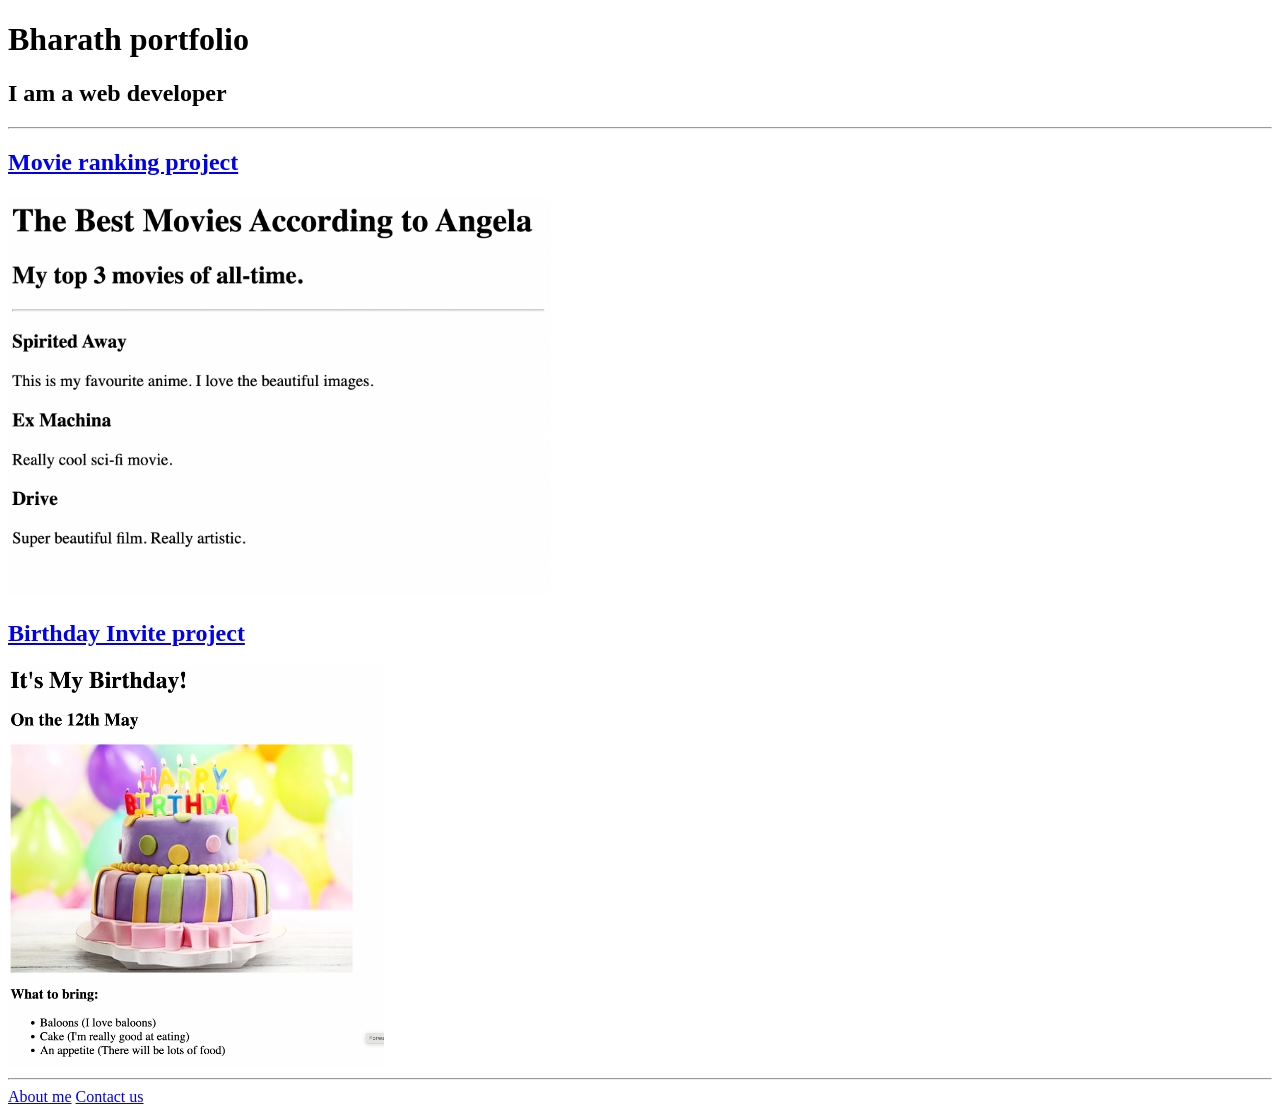
==== index.html @ 9ad8d7b3 "Add files via upload" ====
<!-- TODO 1: Create the HTML Boilerplate -->

<!-- TODO 2: Add Your previous projects' HTML into the public folder -->

<!-- TODO 3: Take screenshots of your project previews and add the images to the images folder -->

<!-- TODO 4: Add titles/subtitles etc. -->

<!-- TODO 5: Add a link to the project pages -->

<!-- TODO 6: Add images to show the project previews
HINT for TODO 6: You can use the height attribute set to 200 to make the image smaller:
https://developer.mozilla.org/en-US/docs/Web/HTML/Element/img#attr-height -->

<!-- TODO 7: Add the Contact Me and About Me page links -->
<!DOCTYPE html>
<html lang="en">
    <head>
        <meta charset="UTF-8">
        <Title>Bharath portfolio</Title>
    </head>
    <Body>
        <h1>Bharath portfolio</h1>
        <h2>I am a web developer</h2>
        <hr/>

    <a href="./public/movie-ranking.html"><h2>Movie ranking project</h2></a>

    <img src="./assets/images/movie-ranking.png" height="400" alt="my movies"/>
    <br/>
    <a href="./public/birthday-invite.html"><h2>Birthday Invite project</h2></a>

    <img src="./assets/images/birthday-invite.png" height="400" alt="purple cake"/>
    <hr/>
    <a href="./public/about.html">About me</a>
    <a href="./public/contact.html">Contact us</a>
    </Body>
</html>
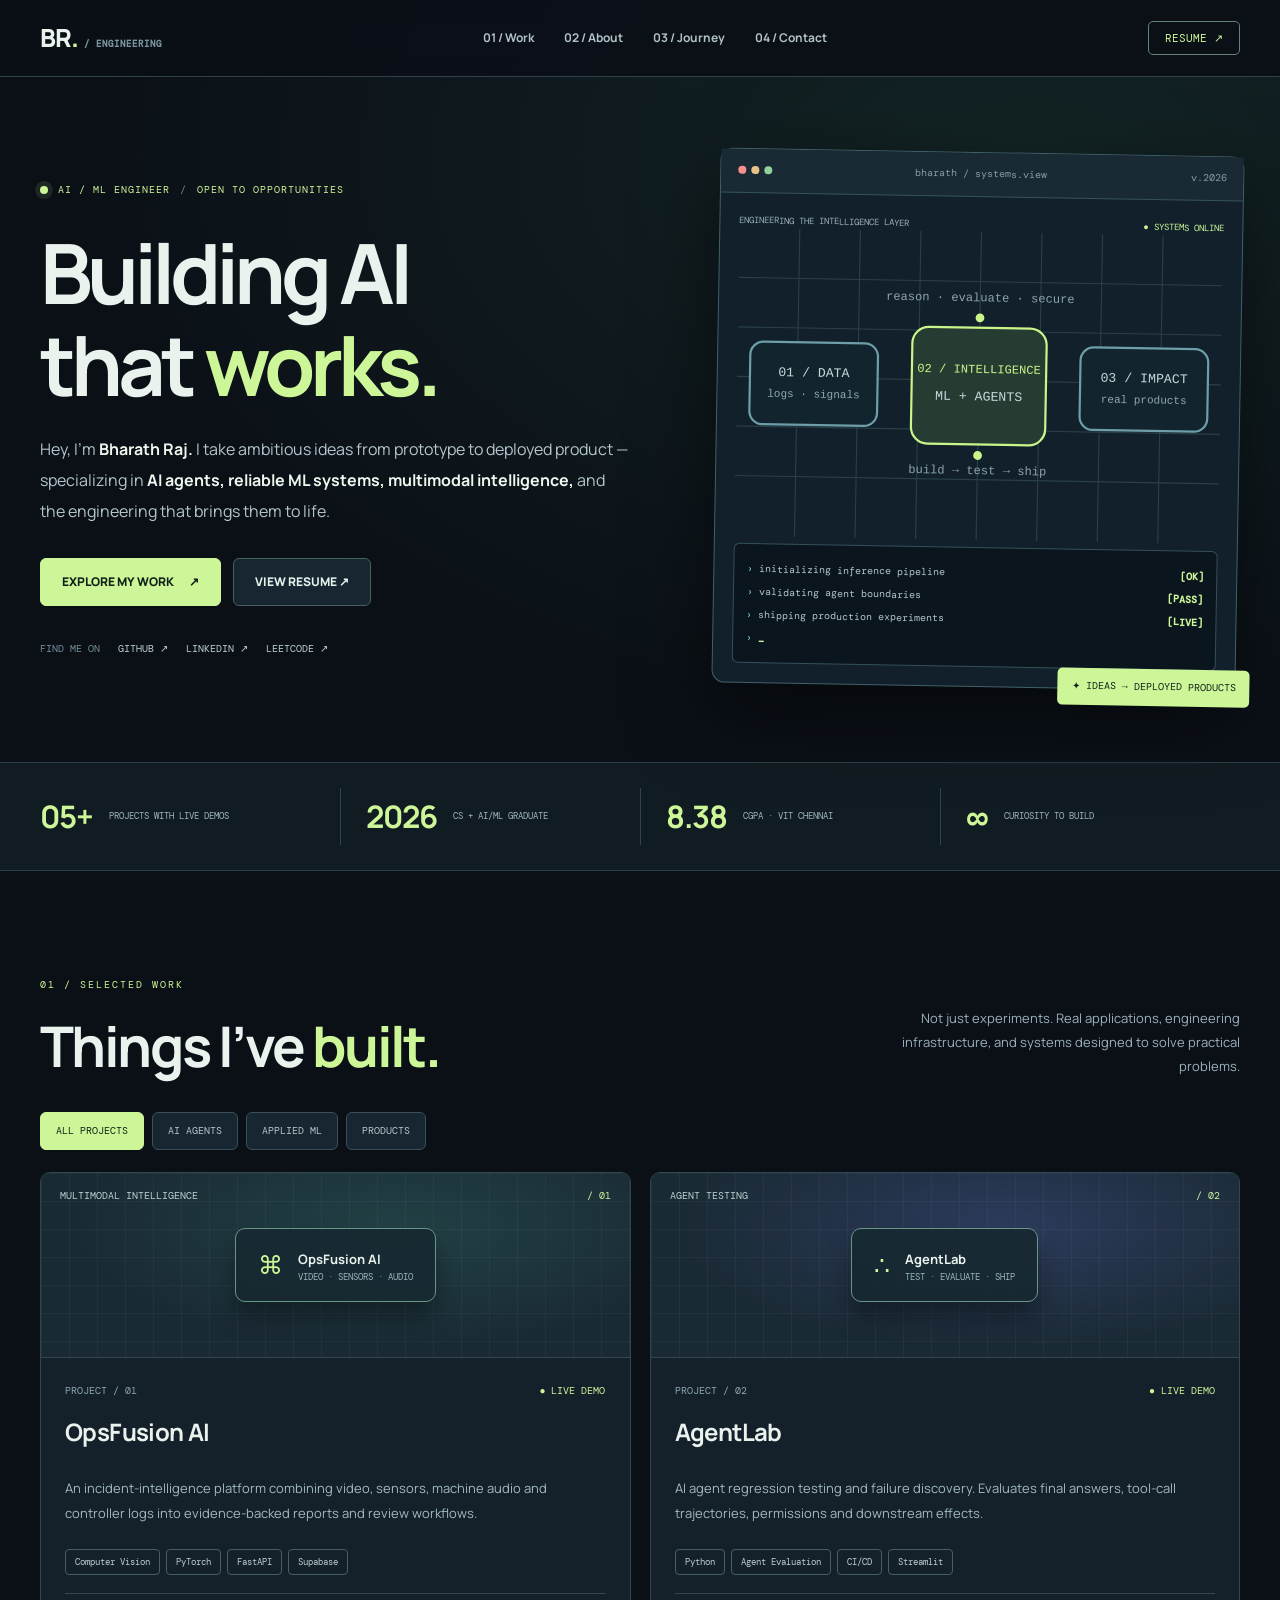
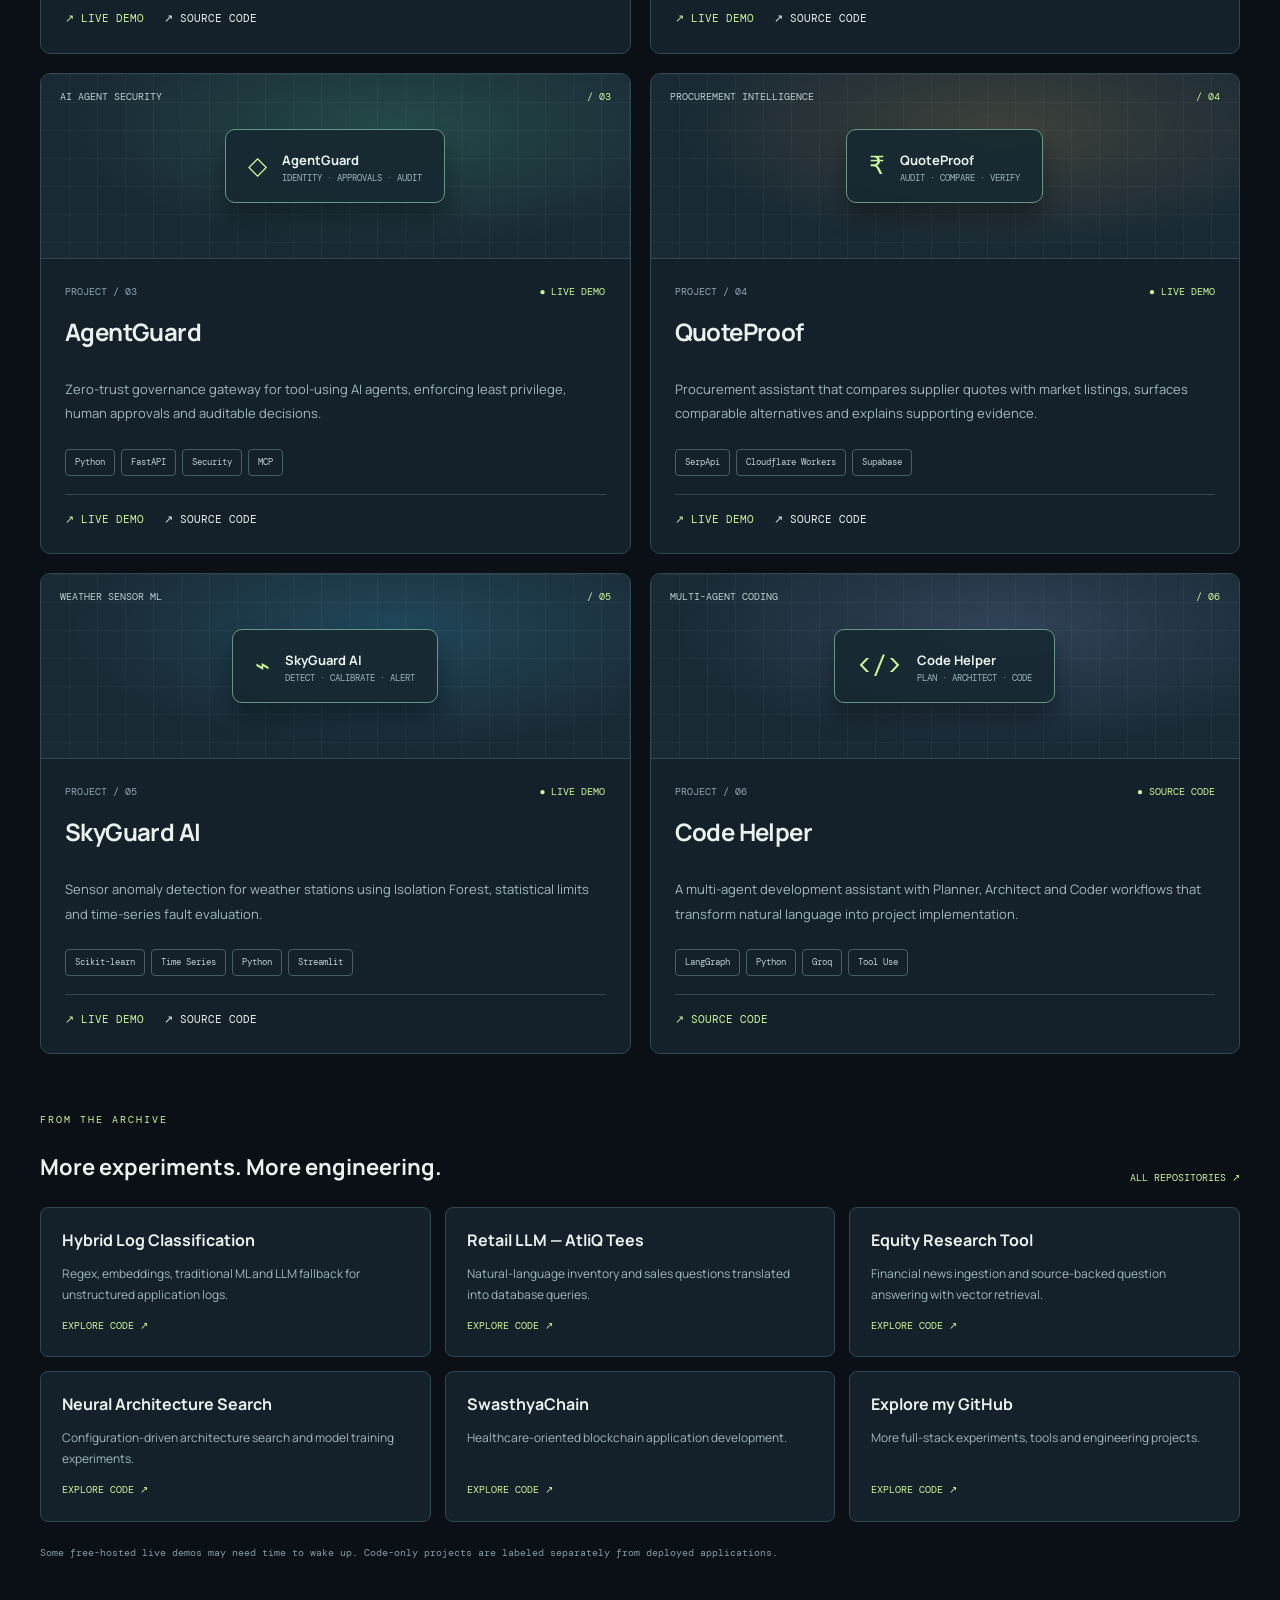
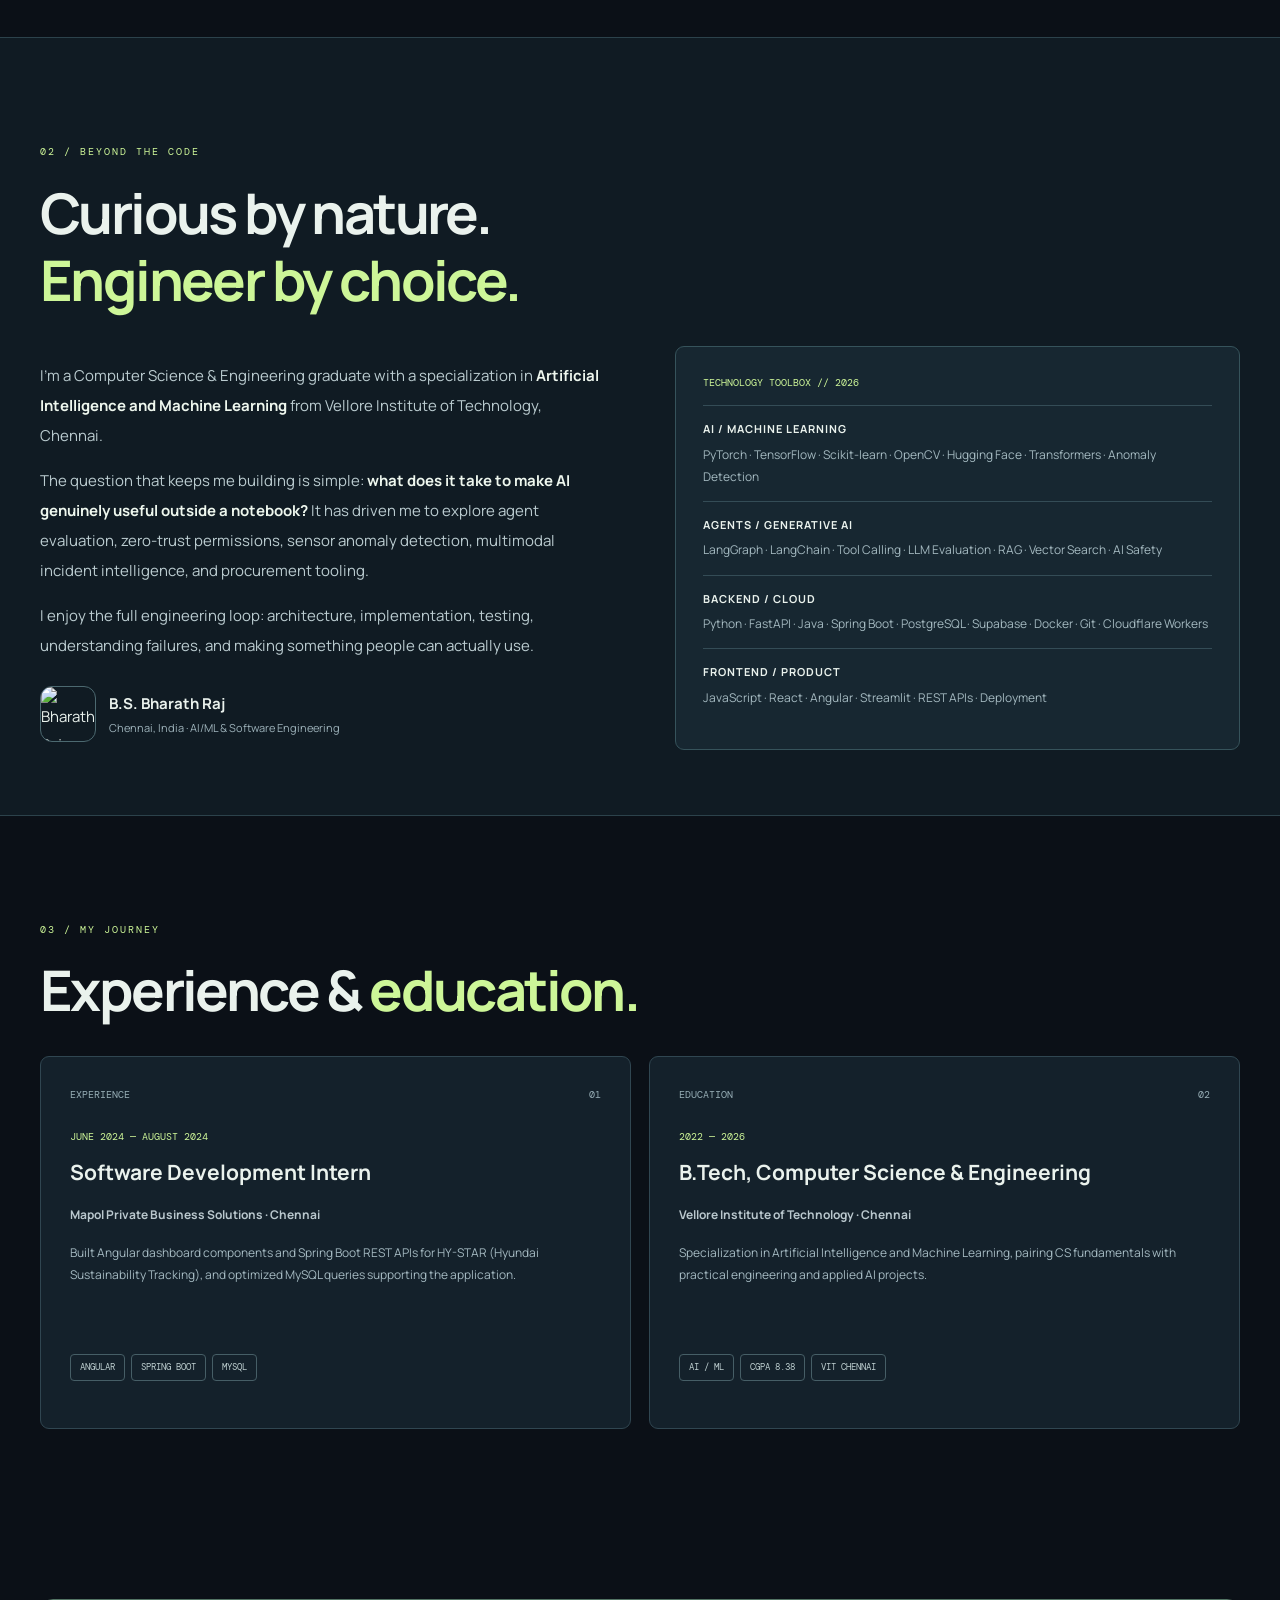
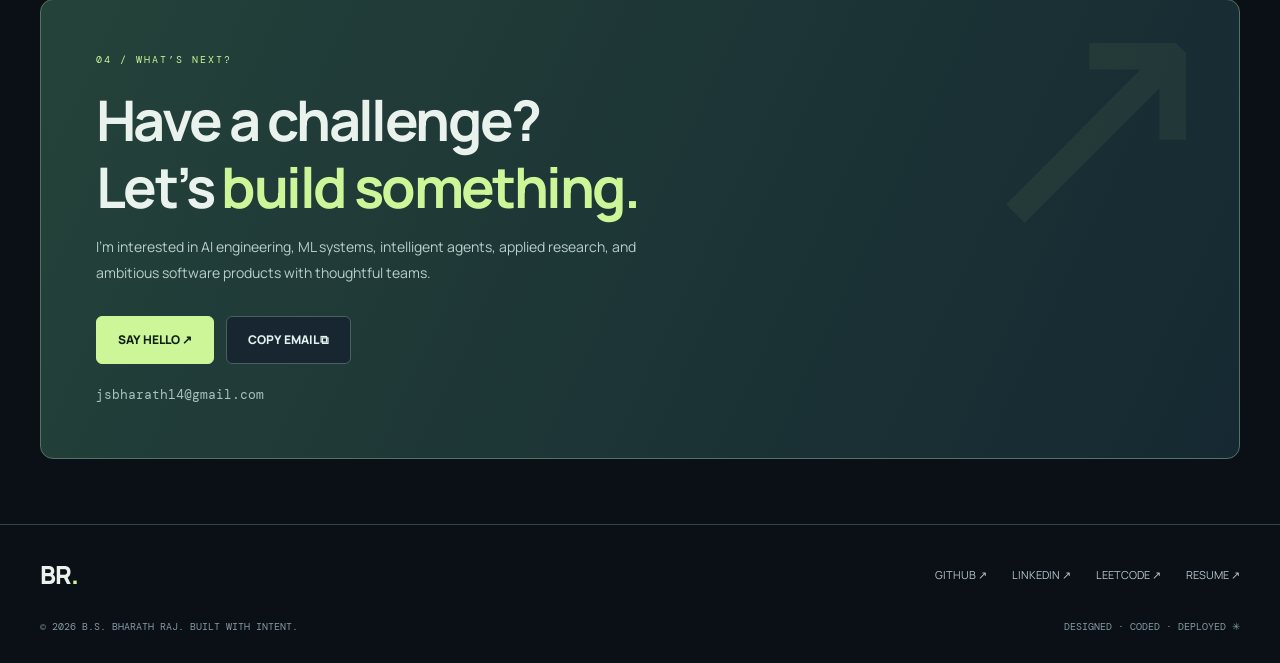
==== commit 5efcfcac: "Build 2026 AI engineering portfolio and static deployment" ====
--- a/index.html
+++ b/index.html
@@ -1,38 +1,10 @@
-<!-- TODO 1: Create the HTML Boilerplate -->
-
-<!-- TODO 2: Add Your previous projects' HTML into the public folder -->
-
-<!-- TODO 3: Take screenshots of your project previews and add the images to the images folder -->
-
-<!-- TODO 4: Add titles/subtitles etc. -->
-
-<!-- TODO 5: Add a link to the project pages -->
-
-<!-- TODO 6: Add images to show the project previews
-HINT for TODO 6: You can use the height attribute set to 200 to make the image smaller:
-https://developer.mozilla.org/en-US/docs/Web/HTML/Element/img#attr-height -->
-
-<!-- TODO 7: Add the Contact Me and About Me page links -->
-<!DOCTYPE html>
-<html lang="en">
-    <head>
-        <meta charset="UTF-8">
-        <Title>Bharath portfolio</Title>
-    </head>
-    <Body>
-        <h1>Bharath portfolio</h1>
-        <h2>I am a web developer</h2>
-        <hr/>
-
-    <a href="./public/movie-ranking.html"><h2>Movie ranking project</h2></a>
-
-    <img src="./assets/images/movie-ranking.png" height="400" alt="my movies"/>
-    <br/>
-    <a href="./public/birthday-invite.html"><h2>Birthday Invite project</h2></a>
-
-    <img src="./assets/images/birthday-invite.png" height="400" alt="purple cake"/>
-    <hr/>
-    <a href="./public/about.html">About me</a>
-    <a href="./public/contact.html">Contact us</a>
-    </Body>
-</html>
+<!doctype html><html lang="en"><head><meta charset="utf-8"><meta name="viewport" content="width=device-width,initial-scale=1"><meta name="theme-color" content="#0b1017"><meta name="description" content="B.S. Bharath Raj — AI/ML engineer building agent infrastructure, reliable ML and deployed AI products."><title>Bharath Raj — AI Engineer & Builder</title><link rel="stylesheet" href="styles.css"><link rel="icon" href="favicon.svg" type="image/svg+xml"><link rel="preconnect" href="https://fonts.googleapis.com"><link rel="preconnect" href="https://fonts.gstatic.com" crossorigin><link href="https://fonts.googleapis.com/css2?family=DM+Mono:wght@400;500&family=Manrope:wght@400;500;600;700;800&display=swap" rel="stylesheet"><script defer src="script.js"></script></head><body>
+<a class="skip" href="#work">Skip to work</a><header><nav class="wrap nav"><a class="brand" href="#top">BR<span>.</span><small> / ENGINEERING</small></a><button id="menu" class="menu" aria-label="Toggle menu" aria-expanded="false">☰</button><div class="navlinks" id="navlinks"><a href="#work">01 / Work</a><a href="#about">02 / About</a><a href="#experience">03 / Journey</a><a href="#contact">04 / Contact</a></div><a class="navresume" href="resume.html" target="_blank">RESUME ↗</a></nav></header>
+<main id="top"><section class="wrap hero"><div><div class="availability"><i></i> AI / ML ENGINEER <span class="slash">/</span> OPEN TO OPPORTUNITIES</div><h1>Building AI<br>that <em>works</em><b>.</b></h1><p class="lead">Hey, I’m <strong>Bharath Raj.</strong> I take ambitious ideas from prototype to deployed product — specializing in <strong>AI agents, reliable ML systems, multimodal intelligence,</strong> and the engineering that brings them to life.</p><div class="actions"><a class="btn primary" href="#work">EXPLORE MY WORK <span>↗</span></a><a class="btn secondary" href="resume.html" target="_blank">VIEW RESUME ↗</a></div><div class="social"><span>FIND ME ON</span><a target="_blank" rel="noopener" href="https://github.com/Bharath123Raj">GITHUB ↗</a><a target="_blank" rel="noopener" href="https://www.linkedin.com/in/bharath-raj-b34ba8250/">LINKEDIN ↗</a><a target="_blank" rel="noopener" href="https://leetcode.com/u/bharath_draj/">LEETCODE ↗</a></div></div><div class="console"><div class="console-top"><div><i></i><i></i><i></i></div><span>bharath / systems.view</span><span>v.2026</span></div><div class="console-body"><div class="console-label"><span>ENGINEERING THE INTELLIGENCE LAYER</span><span class="online">● SYSTEMS ONLINE</span></div><svg width="100%" viewBox="0 0 440 280" aria-label="Data flowing into an intelligence engine and emerging as real-world impact" role="img"><defs><linearGradient id="line" x1="0" y1="0" x2="1" y2="0"><stop stop-color="#79d7e1"/><stop offset="1" stop-color="#c9f58a"/></linearGradient></defs><g stroke="#2a4049" stroke-width="1"><path d="M0 45H440M0 90H440M0 135H440M0 180H440M0 225H440M55 0V280M110 0V280M165 0V280M220 0V280M275 0V280M330 0V280M385 0V280"/></g><path d="M110 140H170M270 140H331" stroke="url(#line)" stroke-width="3" stroke-dasharray="7 7"/><g fill="#12252e" stroke="#6d9eaa" stroke-width="2"><rect x="12" y="103" width="116" height="75" rx="12"/><rect x="312" y="103" width="116" height="75" rx="12"/></g><rect x="159" y="87" width="122" height="106" rx="15" fill="#263c32" stroke="#c9f58a" stroke-width="2"/><g font-family="monospace" text-anchor="middle" font-size="12" fill="#c5d7dc"><text x="70" y="134">01 / DATA</text><text x="70" y="153" fill="#91a7b0" font-size="10">logs · signals</text><text x="370" y="134">03 / IMPACT</text><text x="370" y="153" fill="#91a7b0" font-size="10">real products</text><text x="220" y="128" fill="#c9f58a" font-size="11">02 / INTELLIGENCE</text><text x="220" y="153">ML + AGENTS</text><text x="220" y="63" fill="#8ea4ae" font-size="11">reason · evaluate · secure</text><text x="220" y="220" fill="#8ea4ae" font-size="11">build → test → ship</text></g><g fill="#c9f58a"><circle cx="220" cy="78" r="4"/><circle cx="220" cy="203" r="4"/></g></svg><div class="logs"><div><span>›</span> initializing inference pipeline <b>[OK]</b></div><div><span>›</span> validating agent boundaries <b>[PASS]</b></div><div><span>›</span> shipping production experiments <b>[LIVE]</b></div><div><span>›</span> <strong>_</strong></div></div></div><div class="float-note">✦ IDEAS → DEPLOYED PRODUCTS</div></div></section>
+<div class="statstrip"><div class="wrap stats"><div><strong>05<span>+</span></strong><small>PROJECTS WITH LIVE DEMOS</small></div><div><strong>2026</strong><small>CS + AI/ML GRADUATE</small></div><div><strong>8.38</strong><small>CGPA · VIT CHENNAI</small></div><div><strong>∞</strong><small>CURIOSITY TO BUILD</small></div></div></div>
+<section class="wrap section" id="work"><div class="sectionhead"><div><div class="kicker">01 / SELECTED WORK</div><h2>Things I’ve <em>built.</em></h2></div><p>Not just experiments. Real applications, engineering infrastructure, and systems designed to solve practical problems.</p></div><div class="filters" aria-label="Filter projects"><button class="active" data-filter="all" aria-pressed="true">ALL PROJECTS</button><button data-filter="agents" aria-pressed="false">AI AGENTS</button><button data-filter="ml" aria-pressed="false">APPLIED ML</button><button data-filter="product" aria-pressed="false">PRODUCTS</button></div><div class="projects" id="projects"></div><div class="archive-title"><div><div class="kicker">FROM THE ARCHIVE</div><h3>More experiments. More engineering.</h3></div><a href="https://github.com/Bharath123Raj?tab=repositories" target="_blank" rel="noopener">ALL REPOSITORIES ↗</a></div><div class="archive" id="archive"></div><p class="footnote">Some free-hosted live demos may need time to wake up. Code-only projects are labeled separately from deployed applications.</p></section>
+<section class="aboutband" id="about"><div class="wrap section"><div class="kicker">02 / BEYOND THE CODE</div><h2>Curious by nature.<br><em>Engineer by choice.</em></h2><div class="aboutgrid"><div class="aboutcopy"><p>I’m a Computer Science & Engineering graduate with a specialization in <strong>Artificial Intelligence and Machine Learning</strong> from Vellore Institute of Technology, Chennai.</p><p>The question that keeps me building is simple: <strong>what does it take to make AI genuinely useful outside a notebook?</strong> It has driven me to explore agent evaluation, zero-trust permissions, sensor anomaly detection, multimodal incident intelligence, and procurement tooling.</p><p>I enjoy the full engineering loop: architecture, implementation, testing, understanding failures, and making something people can actually use.</p><div class="identity"><img src="https://avatars.githubusercontent.com/u/110816660?v=4" alt="Bharath Raj GitHub avatar" width="56" height="56" loading="lazy"><div><b>B.S. Bharath Raj</b><small>Chennai, India · AI/ML & Software Engineering</small></div></div></div><div class="skills"><div class="skill-title">TECHNOLOGY TOOLBOX // 2026</div><div><h3>AI / MACHINE LEARNING</h3><p>PyTorch · TensorFlow · Scikit-learn · OpenCV · Hugging Face · Transformers · Anomaly Detection</p></div><div><h3>AGENTS / GENERATIVE AI</h3><p>LangGraph · LangChain · Tool Calling · LLM Evaluation · RAG · Vector Search · AI Safety</p></div><div><h3>BACKEND / CLOUD</h3><p>Python · FastAPI · Java · Spring Boot · PostgreSQL · Supabase · Docker · Git · Cloudflare Workers</p></div><div><h3>FRONTEND / PRODUCT</h3><p>JavaScript · React · Angular · Streamlit · REST APIs · Deployment</p></div></div></div></div></section>
+<section class="wrap section" id="experience"><div class="kicker">03 / MY JOURNEY</div><h2>Experience & <em>education.</em></h2><div class="journey"><article><div class="meta">EXPERIENCE <span>01</span></div><div class="date">JUNE 2024 — AUGUST 2024</div><h3>Software Development Intern</h3><h4>Mapol Private Business Solutions · Chennai</h4><p>Built Angular dashboard components and Spring Boot REST APIs for HY-STAR (Hyundai Sustainability Tracking), and optimized MySQL queries supporting the application.</p><div class="chips"><span>ANGULAR</span><span>SPRING BOOT</span><span>MYSQL</span></div></article><article><div class="meta">EDUCATION <span>02</span></div><div class="date">2022 — 2026</div><h3>B.Tech, Computer Science & Engineering</h3><h4>Vellore Institute of Technology · Chennai</h4><p>Specialization in Artificial Intelligence and Machine Learning, pairing CS fundamentals with practical engineering and applied AI projects.</p><div class="chips"><span>AI / ML</span><span>CGPA 8.38</span><span>VIT CHENNAI</span></div></article></div></section>
+<section class="wrap section" id="contact"><div class="contact"><div class="kicker">04 / WHAT’S NEXT?</div><h2>Have a challenge?<br>Let’s <em>build something.</em></h2><p>I’m interested in AI engineering, ML systems, intelligent agents, applied research, and ambitious software products with thoughtful teams.</p><div class="actions"><a href="mailto:jsbharath14@gmail.com?subject=Hello%20Bharath" class="btn primary">SAY HELLO ↗</a><button type="button" class="btn secondary" id="copy">COPY EMAIL ⧉</button></div><small>jsbharath14@gmail.com</small><div class="contact-decoration" aria-hidden="true">↗</div></div></section></main>
+<footer><div class="wrap"><div class="footerrow"><a class="brand" href="#top">BR<span>.</span></a><div><a href="https://github.com/Bharath123Raj" target="_blank" rel="noopener">GITHUB ↗</a><a href="https://www.linkedin.com/in/bharath-raj-b34ba8250/" target="_blank" rel="noopener">LINKEDIN ↗</a><a href="https://leetcode.com/u/bharath_draj/" target="_blank" rel="noopener">LEETCODE ↗</a><a href="resume.html" target="_blank">RESUME ↗</a></div></div><div class="footerbottom"><span>© <span id="year">2026</span> B.S. BHARATH RAJ. BUILT WITH INTENT.</span><span>DESIGNED · CODED · DEPLOYED ✳</span></div></div></footer><div id="toast" role="status" aria-live="polite" class="toast">Email copied.</div>
+</body></html>
--- a/styles.css
+++ b/styles.css
@@ -0,0 +1 @@
+:root{--bg:#0b1017;--surface:#14212b;--text:#eaf2ed;--muted:#abc0c5;--lime:#cdf698}*{box-sizing:border-box}html{scroll-behavior:smooth;scroll-padding-top:95px}body{margin:0;background:var(--bg);color:var(--text);font:15px/1.85 Manrope,Arial,sans-serif}body:before{content:"";position:absolute;inset:0 0 auto;height:790px;background:radial-gradient(ellipse at 80% 20%,#295b4b45,transparent 65%);z-index:-1;pointer-events:none}a{color:inherit;text-decoration:none}button{cursor:pointer;font:inherit}a:focus-visible,button:focus-visible{outline:2px solid var(--lime);outline-offset:3px}.wrap{max-width:1200px;width:calc(100% - 72px);margin:auto}.skip{position:fixed;top:-100px;left:10px;background:var(--lime);color:#101a12;padding:10px;z-index:100}.skip:focus{top:10px}header{position:sticky;top:0;z-index:30;background:#0b1017ed;border-bottom:1px solid #30414a;backdrop-filter:blur(12px)}.nav{height:76px;display:flex;align-items:center;gap:35px}.brand{font-weight:800;font-size:25px;letter-spacing:-1px;white-space:nowrap}.brand span,h1 b,h1 em,h2 em{color:var(--lime)}.brand small{font-size:9px;color:#79939e;letter-spacing:1px;font-family:'DM Mono',monospace}.navlinks{display:flex;gap:30px;margin:auto}.navlinks a{font-size:12px;color:#b1c3c8;font-weight:700}.navlinks a:hover,.social a:hover,.footerrow a:hover{color:var(--lime)}.navresume{font:11px 'DM Mono',monospace;border:1px solid #668377;border-radius:5px;padding:9px 16px;color:var(--lime)}.menu{display:none}.hero{display:grid;grid-template-columns:1.08fr .92fr;align-items:center;gap:60px;min-height:650px;padding-top:75px;padding-bottom:75px}.availability,.kicker,.social,.console,.stats small,.filters,.card-label,.card-tags,.project-links,.archive-title>a,.archive-entry>a,.skill-title,.journey .meta,.journey .date,.chips,.contact small,.footerbottom,.footnote{font-family:'DM Mono',monospace}.availability{display:flex;align-items:center;gap:10px;font-size:10px;letter-spacing:1px;color:var(--lime)}.availability i{width:8px;height:8px;background:var(--lime);border-radius:50%;box-shadow:0 0 0 5px #cdf69818}.slash{color:#6e8990}h1{font-size:clamp(57px,6.5vw,86px);line-height:1.1;letter-spacing:-5px;margin:28px 0 24px}h1 em,h2 em{font-style:normal}.lead{color:#b4c6cc;font-size:16px;line-height:1.95;max-width:590px}.lead strong,.aboutcopy strong{color:#eef7ee}.actions{display:flex;gap:12px;flex-wrap:wrap;margin-top:30px}.btn{min-height:47px;display:inline-flex;gap:15px;align-items:center;justify-content:center;border-radius:6px;padding:12px 21px;font-size:12px;font-weight:800;border:1px solid #46615f;transition:transform .2s}.btn:hover{transform:translateY(-3px)}.primary{background:var(--lime);color:#102016;border-color:var(--lime)}.secondary{background:#172630;color:#e2f2ed}.social{display:flex;align-items:center;gap:18px;flex-wrap:wrap;margin-top:34px;font-size:10px}.social span{color:#728d98}.social a{color:#bdd0d2}.console{position:relative;border:1px solid #42616a;border-radius:13px;background:#11202a;box-shadow:0 25px 80px #0008;transform:rotate(1deg);font-size:10px}.console-top{display:flex;justify-content:space-between;background:#1a2a34;border-bottom:1px solid #35515c;padding:12px 17px;color:#879ba6}.console-top div{display:flex;align-items:center;gap:5px}.console-top i{background:#f59188;width:8px;height:8px;display:block;border-radius:50%}.console-top i:nth-child(2){background:#e6c382}.console-top i:nth-child(3){background:#92d09d}.console-body{padding:19px}.console-label{display:flex;justify-content:space-between;gap:10px;color:#9ab0b8;font-size:9px}.online{color:var(--lime)}.logs{padding:13px;background:#0a151d;border:1px solid #34505b;border-radius:6px;line-height:2.3;color:#b3c6ca}.logs span{color:#8ddae8}.logs b,.logs strong{color:var(--lime)}.logs b{float:right}.float-note{position:absolute;right:-15px;bottom:-17px;background:var(--lime);color:#122219;padding:9px 14px;border-radius:5px}.statstrip{background:#111c22;border-block:1px solid #2a3e47}.stats{display:grid;grid-template-columns:repeat(4,1fr);padding:25px 0}.stats>div{border-left:1px solid #30444f;padding-left:25px;display:flex;gap:16px;align-items:center}.stats>div:first-child{border:0;padding:0}.stats strong{color:var(--lime);font-size:31px;letter-spacing:-1px}.stats small{color:#9fb4bc;font-size:9px;line-height:1.6;max-width:140px}.section{padding-block:105px 65px}.kicker{font-size:10px;color:var(--lime);letter-spacing:2px;margin-bottom:17px}.section h2{font-size:clamp(37px,4.4vw,56px);letter-spacing:-2.6px;line-height:1.2;margin:0 0 33px}.sectionhead{display:flex;align-items:end;justify-content:space-between;gap:30px}.sectionhead p{font-size:13px;color:#9bb2bc;max-width:360px;text-align:right;margin-bottom:34px}.filters{display:flex;gap:8px;flex-wrap:wrap;margin-bottom:22px}.filters button{background:#172630;color:#b3c7cd;border:1px solid #39505c;padding:9px 15px;border-radius:6px;font-size:10px}.filters button.active,.filters button:hover{background:var(--lime);color:#112218;border-color:var(--lime)}.projects{display:grid;grid-template-columns:repeat(2,minmax(0,1fr));gap:19px}.project{background:#14212b;border:1px solid #304651;border-radius:10px;overflow:hidden;display:flex;flex-direction:column;transition:transform .2s,border-color .2s}.project:hover{transform:translateY(-3px);border-color:#8aaf9c}.project[hidden]{display:none}.card-art{height:185px;background:radial-gradient(ellipse at 60% 30%,var(--shade),transparent 65%),#1a2a35;display:flex;align-items:center;justify-content:center;position:relative;border-bottom:1px solid #344751}.card-art:before{content:"";position:absolute;inset:0;background-image:linear-gradient(#ffffff09 1px,transparent 1px),linear-gradient(90deg,#ffffff09 1px,transparent 1px);background-size:28px 28px}.art-label,.art-num{position:absolute;top:16px;font:10px 'DM Mono',monospace;color:#bdd0d1}.art-label{left:19px}.art-num{right:19px;color:var(--lime)}.art-symbol{position:relative;display:flex;align-items:center;gap:15px;padding:18px 22px;border:1px solid #679588;border-radius:10px;background:#172831e8;box-shadow:0 16px 25px #0005}.art-symbol>span{font:25px 'DM Mono',monospace;color:var(--lime)}.art-symbol b{display:block;font-size:13px}.art-symbol small{display:block;font:9px 'DM Mono',monospace;color:#9bb6bc}.card-body{padding:24px;display:flex;flex:1;flex-direction:column}.card-label{display:flex;justify-content:space-between;color:#8da7b2;font-size:10px;margin-bottom:9px}.card-label i{color:var(--lime);font-style:normal}.card-body h3{font-size:24px;letter-spacing:-.6px;margin:0 0 9px}.card-body p{color:#a3b9c0;font-size:13px;line-height:1.9;flex:1}.card-tags,.chips{display:flex;flex-wrap:wrap;gap:6px;margin:10px 0 18px}.card-tags span,.chips span{font-size:9px;border:1px solid #465e66;color:#becfd0;border-radius:4px;padding:4px 9px}.project-links{border-top:1px solid #344851;padding-top:14px;display:flex;gap:20px;font-size:11px}.project-links a:first-child,.archive-title>a,.archive-entry>a{color:var(--lime)}.archive-title{display:flex;align-items:end;justify-content:space-between;gap:20px;margin:57px 0 20px}.archive-title h3{margin:0;font-size:22px}.archive-title>a{font-size:10px}.archive{display:grid;grid-template-columns:repeat(3,1fr);gap:14px}.archive-entry{display:flex;flex-direction:column;gap:11px;background:#14212b;border:1px solid #304651;border-radius:8px;padding:21px}.archive-entry h3{font-size:16px;line-height:1.4;margin:0}.archive-entry p{font-size:12px;line-height:1.8;color:#a1b8bd;flex:1;margin:0}.archive-entry>a{font-size:10px}.footnote{font-size:10px;color:#849ba5;margin-top:22px}.aboutband{background:#101b23;border-block:1px solid #2c424b}.aboutgrid{display:grid;grid-template-columns:1fr 1fr;gap:70px}.aboutcopy p{color:#bbccd0;font-size:15px;line-height:2}.identity{display:flex;align-items:center;gap:13px;margin-top:25px}.identity img{border-radius:12px;border:1px solid #4c6970}.identity b,.identity small{display:block}.identity small{color:#9db2ba;font-size:11px}.skills{border:1px solid #36535b;border-radius:9px;background:#172731;padding:27px}.skill-title{color:var(--lime);font-size:10px;padding-bottom:13px}.skills>div:not(:first-child){border-top:1px solid #344c56;padding:13px 0}.skills h3{font-size:11px;letter-spacing:1px;margin:0 0 4px}.skills p{font-size:12px;color:#a4b9c0;margin:0}.journey{display:grid;grid-template-columns:1fr 1fr;gap:18px}.journey article{padding:29px;background:#14212b;border:1px solid #304651;border-radius:9px}.journey .meta{display:flex;justify-content:space-between;font-size:10px;color:#97aeb6}.journey .date{color:var(--lime);font-size:10px;margin-top:23px}.journey h3{font-size:21px;line-height:1.4;margin:12px 0 4px}.journey h4{font-size:12px;color:#bac8ce}.journey p{font-size:12px;color:#a4b9c1;min-height:100px}.contact{background:linear-gradient(115deg,#24423a,#162932);border:1px solid #537464;border-radius:13px;padding:51px 55px;position:relative;overflow:hidden}.contact h2{margin-bottom:10px}.contact p{max-width:570px;color:#b9cecc;font-size:14px}.contact small{color:#a8c1bb;display:block;margin-top:20px}.contact-decoration{position:absolute;right:10px;top:-110px;font:320px Manrope,sans-serif;color:#cdf6980d;pointer-events:none}footer{border-top:1px solid #30444e;padding:27px 0}.footerrow,.footerbottom{display:flex;justify-content:space-between;align-items:center;gap:20px}.footerrow>div{display:flex;flex-wrap:wrap;gap:25px}.footerrow>div a{font-size:11px;color:#b5c5cd}.footerbottom{margin-top:19px;font-size:10px;color:#8399a4}.toast{position:fixed;bottom:20px;right:20px;padding:10px 15px;background:var(--lime);color:#122116;border-radius:6px;opacity:0;z-index:99}.toast.show{opacity:1}@media(max-width:930px){.navlinks{gap:14px}.hero{gap:20px}.hero h1{font-size:61px}.stats>div{padding-left:10px;gap:7px}.stats strong{font-size:24px}}@media(max-width:720px){.wrap{width:calc(100% - 36px)}.nav{height:67px;gap:15px}.brand small{display:none}.menu{display:block;margin-left:auto;border:1px solid #45616d;background:transparent;color:#eaf2ed;padding:4px 12px;border-radius:5px}.navresume{padding:7px 10px;font-size:9px}.navlinks{display:none;position:absolute;top:67px;left:0;right:0;background:#14212b;border-bottom:1px solid #304651;padding:18px;flex-direction:column}.navlinks.open{display:flex}.hero{grid-template-columns:1fr;padding:70px 0;gap:45px}.hero h1{font-size:clamp(54px,11vw,74px);letter-spacing:-3px}.console{max-width:510px}.stats{grid-template-columns:repeat(2,1fr);gap:23px}.stats>div{border:0;padding:0}.section{padding:75px 0 50px}.sectionhead,.archive-title{display:block}.sectionhead p{text-align:left}.projects,.aboutgrid,.journey{grid-template-columns:1fr;gap:20px}.archive{grid-template-columns:repeat(2,1fr)}.contact{padding:33px 25px}.footerrow,.footerbottom{align-items:flex-start;flex-direction:column}.footerrow>div{gap:16px}}@media(max-width:440px){.availability{font-size:8px}.hero h1{font-size:53px}.console-label{font-size:7px}.logs{font-size:8px}.archive{grid-template-columns:1fr}.section h2{font-size:37px}.filters button{font-size:9px;padding:7px 10px}}
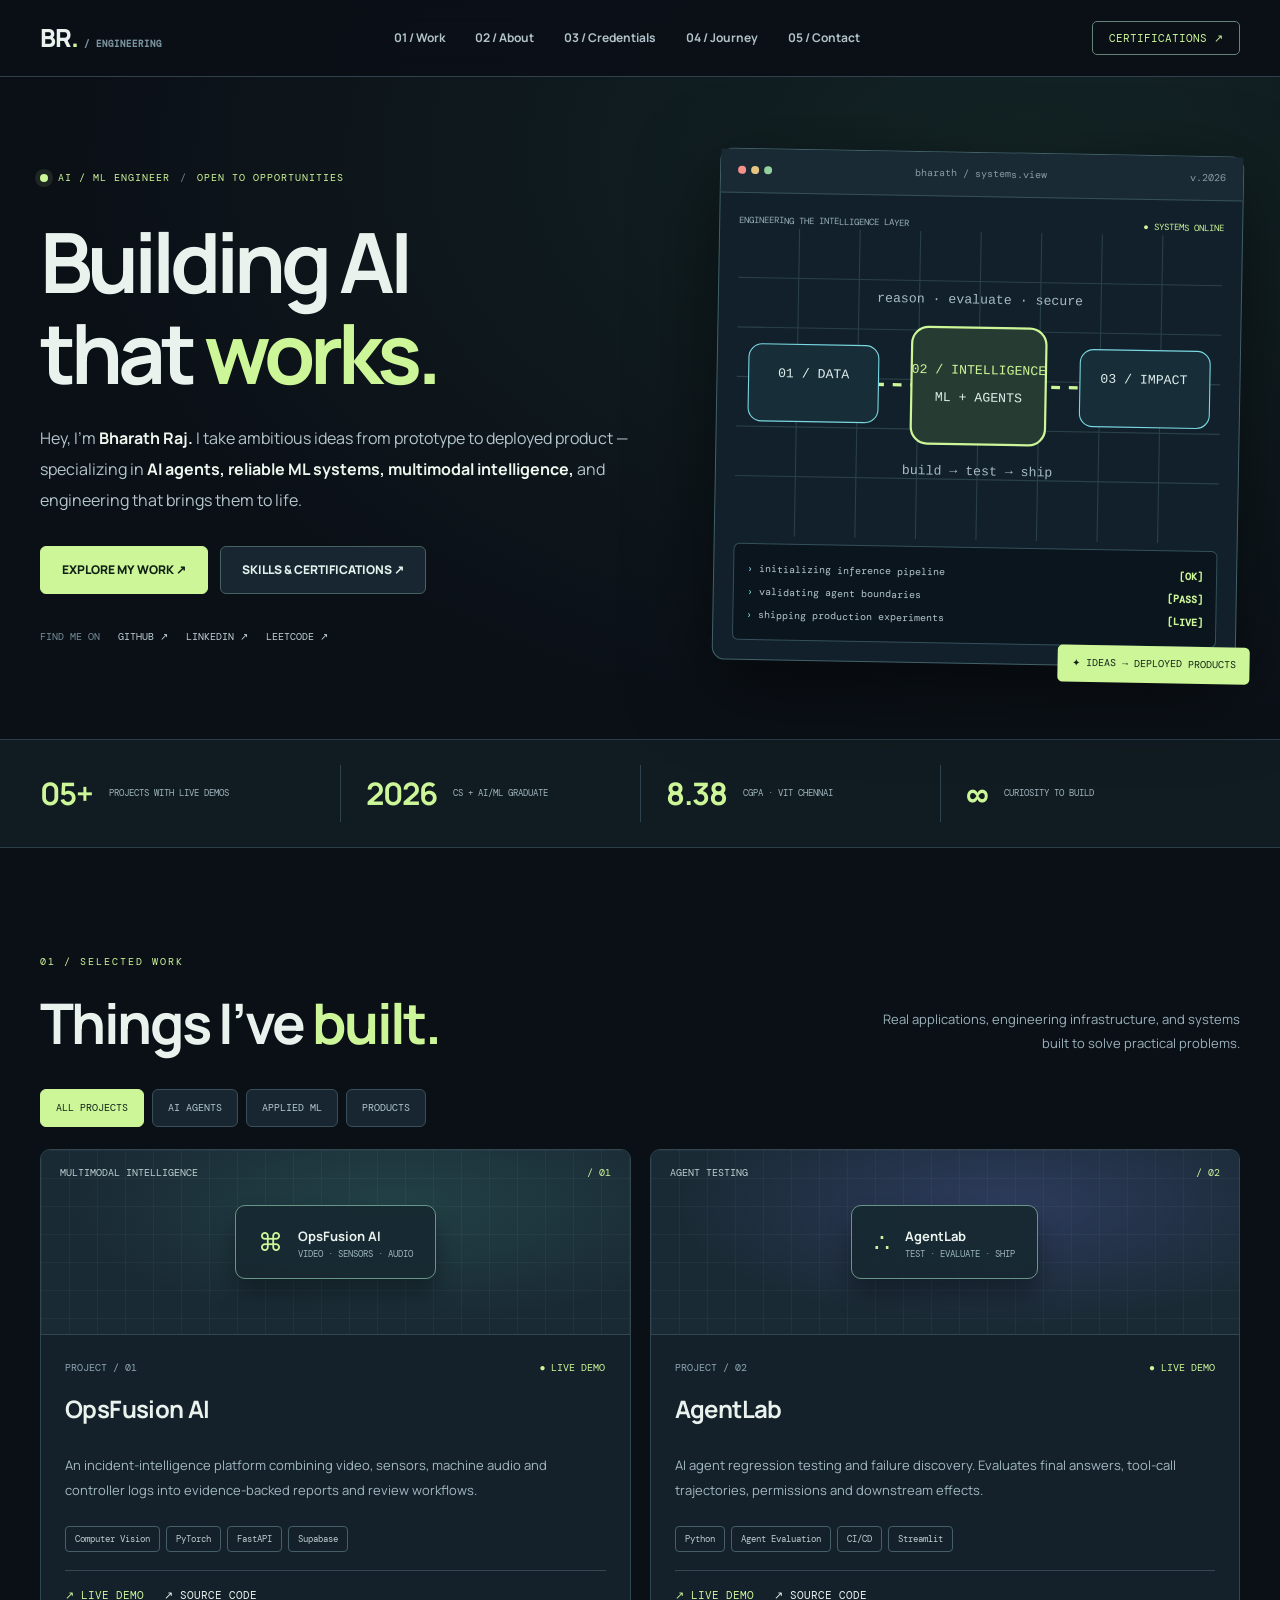
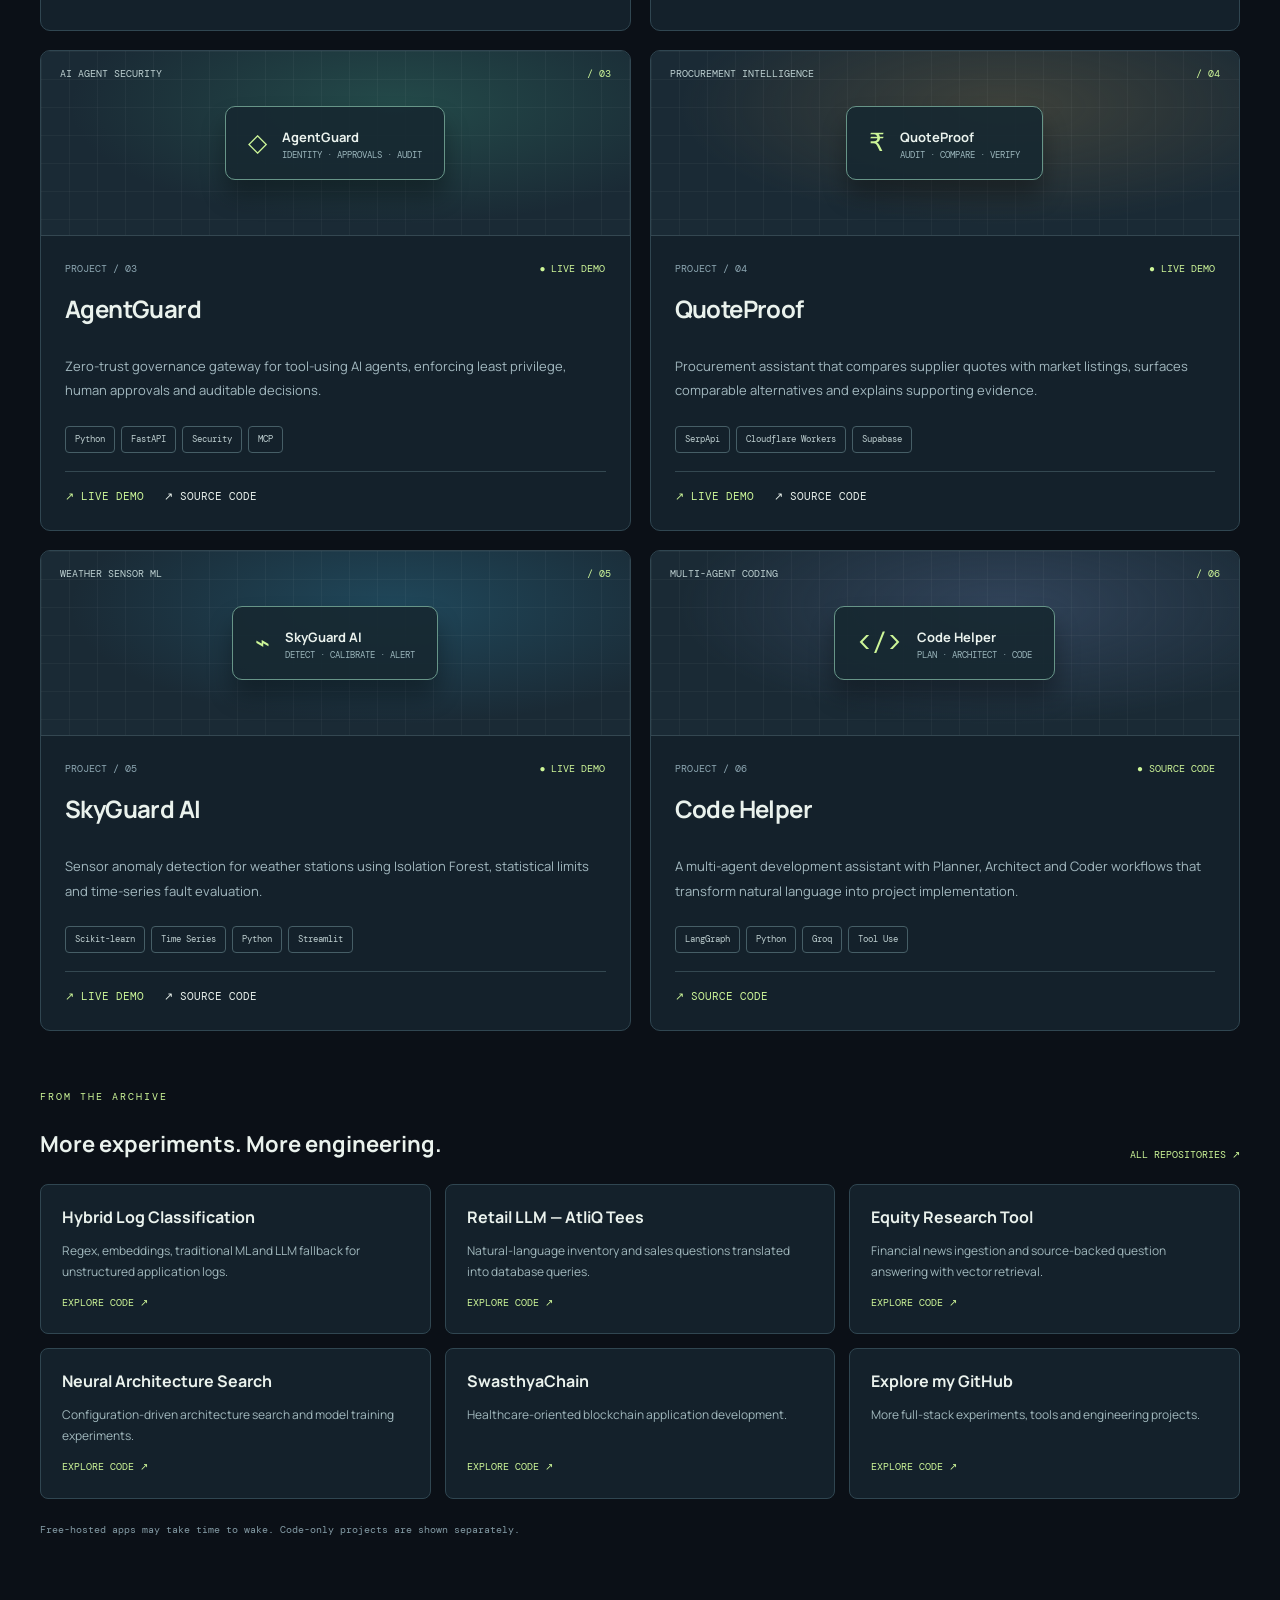
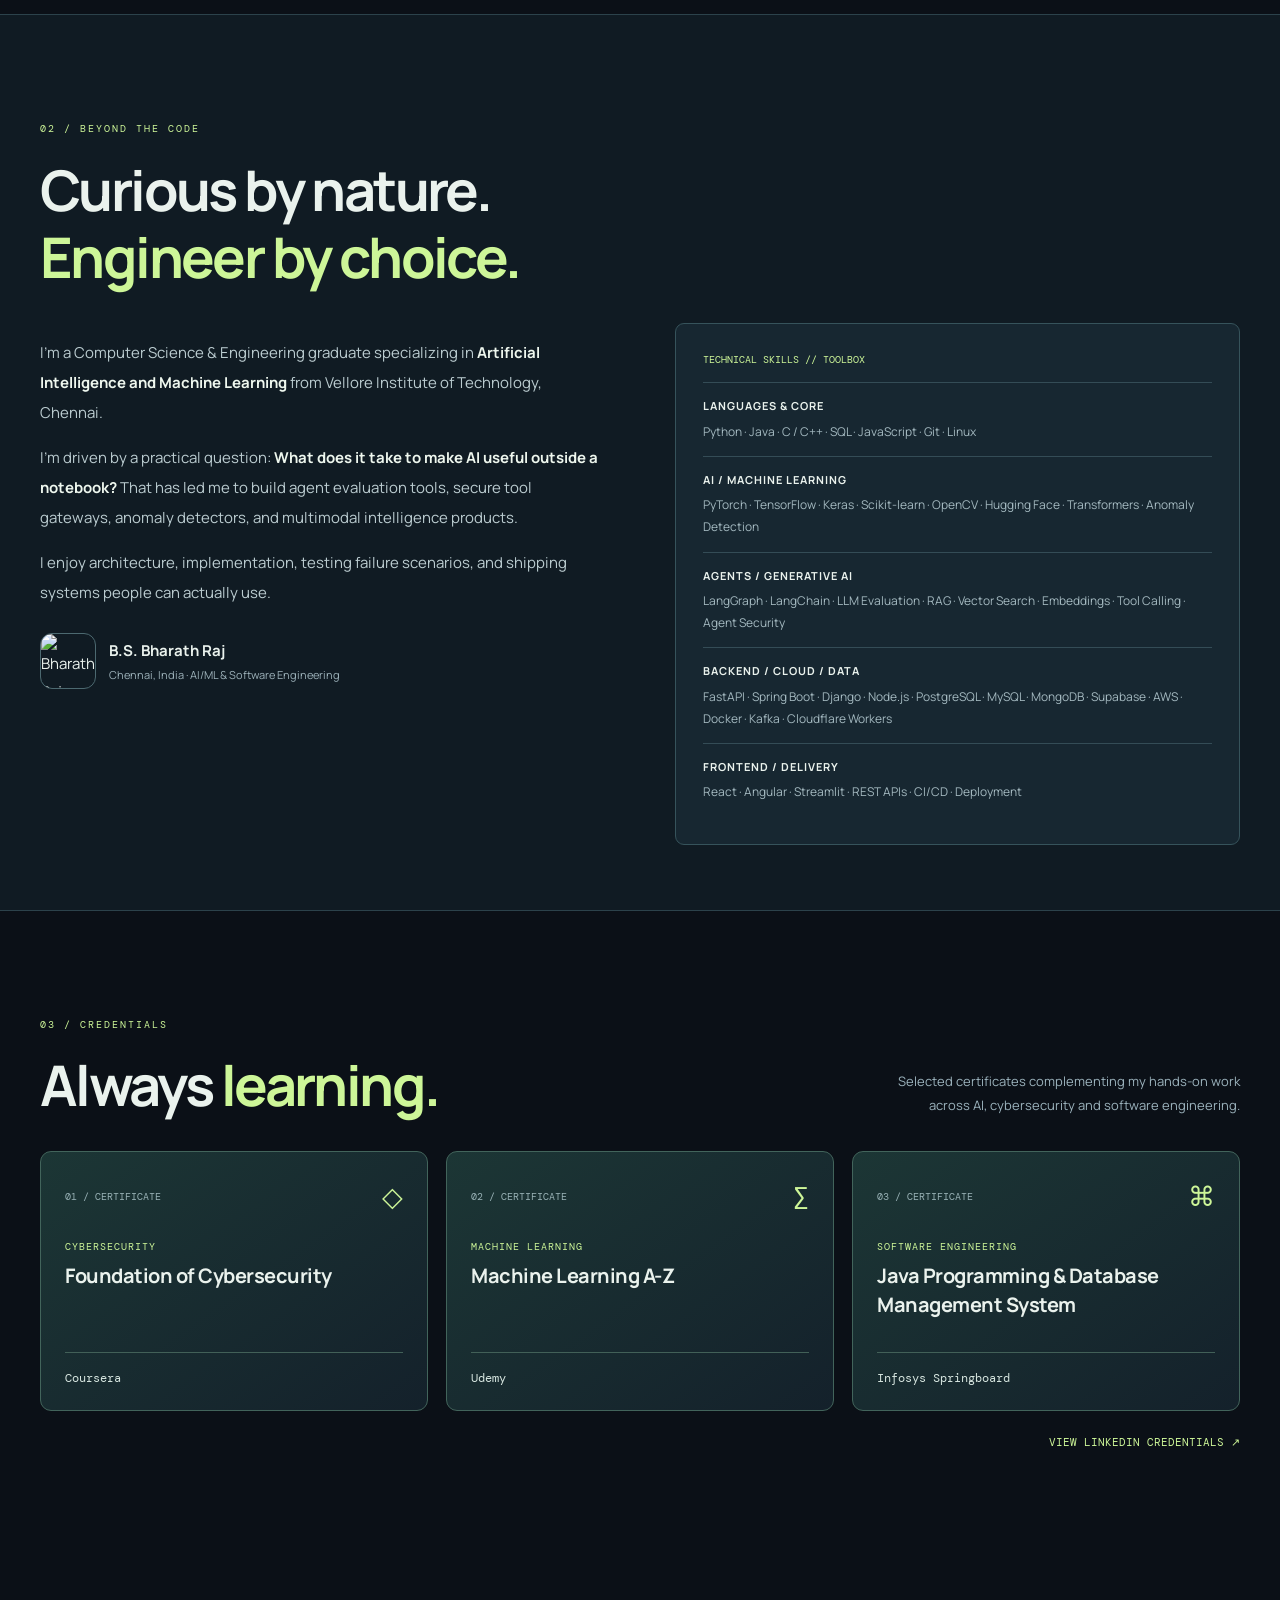
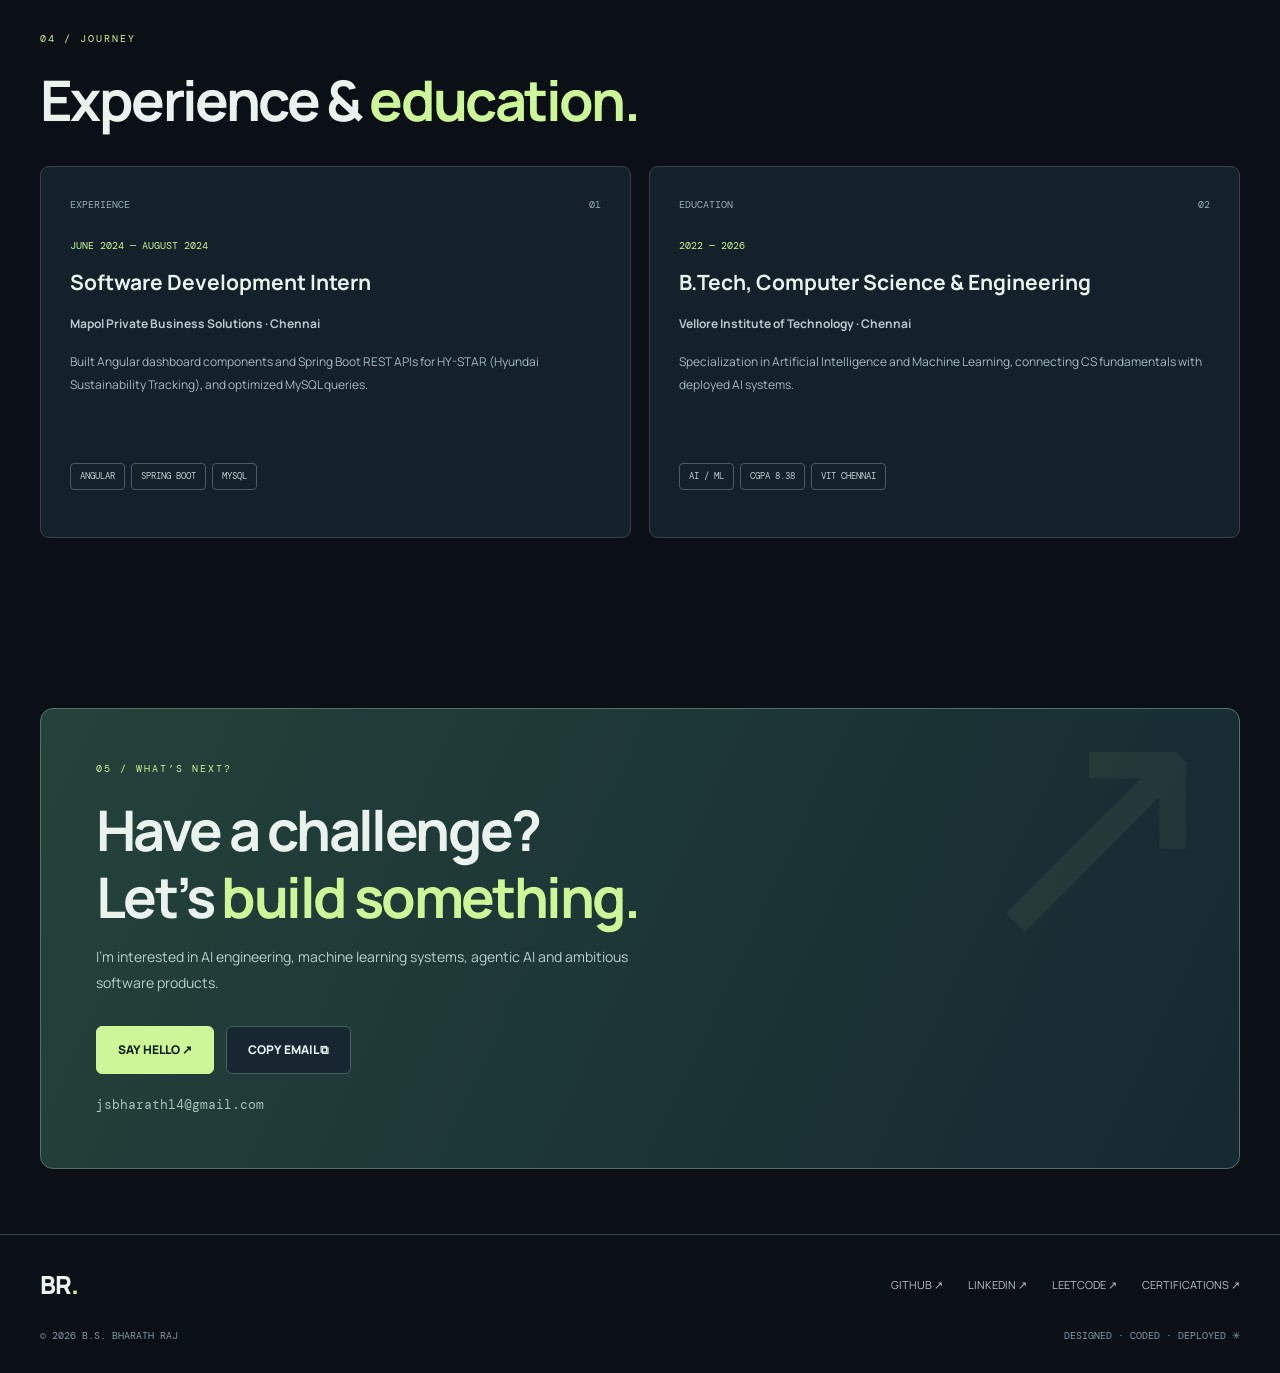
==== commit b43c45da: "Update portfolio" ====
--- a/index.html
+++ b/index.html
@@ -1,10 +1,10 @@
-<!doctype html><html lang="en"><head><meta charset="utf-8"><meta name="viewport" content="width=device-width,initial-scale=1"><meta name="theme-color" content="#0b1017"><meta name="description" content="B.S. Bharath Raj — AI/ML engineer building agent infrastructure, reliable ML and deployed AI products."><title>Bharath Raj — AI Engineer & Builder</title><link rel="stylesheet" href="styles.css"><link rel="icon" href="favicon.svg" type="image/svg+xml"><link rel="preconnect" href="https://fonts.googleapis.com"><link rel="preconnect" href="https://fonts.gstatic.com" crossorigin><link href="https://fonts.googleapis.com/css2?family=DM+Mono:wght@400;500&family=Manrope:wght@400;500;600;700;800&display=swap" rel="stylesheet"><script defer src="script.js"></script></head><body>
-<a class="skip" href="#work">Skip to work</a><header><nav class="wrap nav"><a class="brand" href="#top">BR<span>.</span><small> / ENGINEERING</small></a><button id="menu" class="menu" aria-label="Toggle menu" aria-expanded="false">☰</button><div class="navlinks" id="navlinks"><a href="#work">01 / Work</a><a href="#about">02 / About</a><a href="#experience">03 / Journey</a><a href="#contact">04 / Contact</a></div><a class="navresume" href="resume.html" target="_blank">RESUME ↗</a></nav></header>
-<main id="top"><section class="wrap hero"><div><div class="availability"><i></i> AI / ML ENGINEER <span class="slash">/</span> OPEN TO OPPORTUNITIES</div><h1>Building AI<br>that <em>works</em><b>.</b></h1><p class="lead">Hey, I’m <strong>Bharath Raj.</strong> I take ambitious ideas from prototype to deployed product — specializing in <strong>AI agents, reliable ML systems, multimodal intelligence,</strong> and the engineering that brings them to life.</p><div class="actions"><a class="btn primary" href="#work">EXPLORE MY WORK <span>↗</span></a><a class="btn secondary" href="resume.html" target="_blank">VIEW RESUME ↗</a></div><div class="social"><span>FIND ME ON</span><a target="_blank" rel="noopener" href="https://github.com/Bharath123Raj">GITHUB ↗</a><a target="_blank" rel="noopener" href="https://www.linkedin.com/in/bharath-raj-b34ba8250/">LINKEDIN ↗</a><a target="_blank" rel="noopener" href="https://leetcode.com/u/bharath_draj/">LEETCODE ↗</a></div></div><div class="console"><div class="console-top"><div><i></i><i></i><i></i></div><span>bharath / systems.view</span><span>v.2026</span></div><div class="console-body"><div class="console-label"><span>ENGINEERING THE INTELLIGENCE LAYER</span><span class="online">● SYSTEMS ONLINE</span></div><svg width="100%" viewBox="0 0 440 280" aria-label="Data flowing into an intelligence engine and emerging as real-world impact" role="img"><defs><linearGradient id="line" x1="0" y1="0" x2="1" y2="0"><stop stop-color="#79d7e1"/><stop offset="1" stop-color="#c9f58a"/></linearGradient></defs><g stroke="#2a4049" stroke-width="1"><path d="M0 45H440M0 90H440M0 135H440M0 180H440M0 225H440M55 0V280M110 0V280M165 0V280M220 0V280M275 0V280M330 0V280M385 0V280"/></g><path d="M110 140H170M270 140H331" stroke="url(#line)" stroke-width="3" stroke-dasharray="7 7"/><g fill="#12252e" stroke="#6d9eaa" stroke-width="2"><rect x="12" y="103" width="116" height="75" rx="12"/><rect x="312" y="103" width="116" height="75" rx="12"/></g><rect x="159" y="87" width="122" height="106" rx="15" fill="#263c32" stroke="#c9f58a" stroke-width="2"/><g font-family="monospace" text-anchor="middle" font-size="12" fill="#c5d7dc"><text x="70" y="134">01 / DATA</text><text x="70" y="153" fill="#91a7b0" font-size="10">logs · signals</text><text x="370" y="134">03 / IMPACT</text><text x="370" y="153" fill="#91a7b0" font-size="10">real products</text><text x="220" y="128" fill="#c9f58a" font-size="11">02 / INTELLIGENCE</text><text x="220" y="153">ML + AGENTS</text><text x="220" y="63" fill="#8ea4ae" font-size="11">reason · evaluate · secure</text><text x="220" y="220" fill="#8ea4ae" font-size="11">build → test → ship</text></g><g fill="#c9f58a"><circle cx="220" cy="78" r="4"/><circle cx="220" cy="203" r="4"/></g></svg><div class="logs"><div><span>›</span> initializing inference pipeline <b>[OK]</b></div><div><span>›</span> validating agent boundaries <b>[PASS]</b></div><div><span>›</span> shipping production experiments <b>[LIVE]</b></div><div><span>›</span> <strong>_</strong></div></div></div><div class="float-note">✦ IDEAS → DEPLOYED PRODUCTS</div></div></section>
-<div class="statstrip"><div class="wrap stats"><div><strong>05<span>+</span></strong><small>PROJECTS WITH LIVE DEMOS</small></div><div><strong>2026</strong><small>CS + AI/ML GRADUATE</small></div><div><strong>8.38</strong><small>CGPA · VIT CHENNAI</small></div><div><strong>∞</strong><small>CURIOSITY TO BUILD</small></div></div></div>
-<section class="wrap section" id="work"><div class="sectionhead"><div><div class="kicker">01 / SELECTED WORK</div><h2>Things I’ve <em>built.</em></h2></div><p>Not just experiments. Real applications, engineering infrastructure, and systems designed to solve practical problems.</p></div><div class="filters" aria-label="Filter projects"><button class="active" data-filter="all" aria-pressed="true">ALL PROJECTS</button><button data-filter="agents" aria-pressed="false">AI AGENTS</button><button data-filter="ml" aria-pressed="false">APPLIED ML</button><button data-filter="product" aria-pressed="false">PRODUCTS</button></div><div class="projects" id="projects"></div><div class="archive-title"><div><div class="kicker">FROM THE ARCHIVE</div><h3>More experiments. More engineering.</h3></div><a href="https://github.com/Bharath123Raj?tab=repositories" target="_blank" rel="noopener">ALL REPOSITORIES ↗</a></div><div class="archive" id="archive"></div><p class="footnote">Some free-hosted live demos may need time to wake up. Code-only projects are labeled separately from deployed applications.</p></section>
-<section class="aboutband" id="about"><div class="wrap section"><div class="kicker">02 / BEYOND THE CODE</div><h2>Curious by nature.<br><em>Engineer by choice.</em></h2><div class="aboutgrid"><div class="aboutcopy"><p>I’m a Computer Science & Engineering graduate with a specialization in <strong>Artificial Intelligence and Machine Learning</strong> from Vellore Institute of Technology, Chennai.</p><p>The question that keeps me building is simple: <strong>what does it take to make AI genuinely useful outside a notebook?</strong> It has driven me to explore agent evaluation, zero-trust permissions, sensor anomaly detection, multimodal incident intelligence, and procurement tooling.</p><p>I enjoy the full engineering loop: architecture, implementation, testing, understanding failures, and making something people can actually use.</p><div class="identity"><img src="https://avatars.githubusercontent.com/u/110816660?v=4" alt="Bharath Raj GitHub avatar" width="56" height="56" loading="lazy"><div><b>B.S. Bharath Raj</b><small>Chennai, India · AI/ML & Software Engineering</small></div></div></div><div class="skills"><div class="skill-title">TECHNOLOGY TOOLBOX // 2026</div><div><h3>AI / MACHINE LEARNING</h3><p>PyTorch · TensorFlow · Scikit-learn · OpenCV · Hugging Face · Transformers · Anomaly Detection</p></div><div><h3>AGENTS / GENERATIVE AI</h3><p>LangGraph · LangChain · Tool Calling · LLM Evaluation · RAG · Vector Search · AI Safety</p></div><div><h3>BACKEND / CLOUD</h3><p>Python · FastAPI · Java · Spring Boot · PostgreSQL · Supabase · Docker · Git · Cloudflare Workers</p></div><div><h3>FRONTEND / PRODUCT</h3><p>JavaScript · React · Angular · Streamlit · REST APIs · Deployment</p></div></div></div></div></section>
-<section class="wrap section" id="experience"><div class="kicker">03 / MY JOURNEY</div><h2>Experience & <em>education.</em></h2><div class="journey"><article><div class="meta">EXPERIENCE <span>01</span></div><div class="date">JUNE 2024 — AUGUST 2024</div><h3>Software Development Intern</h3><h4>Mapol Private Business Solutions · Chennai</h4><p>Built Angular dashboard components and Spring Boot REST APIs for HY-STAR (Hyundai Sustainability Tracking), and optimized MySQL queries supporting the application.</p><div class="chips"><span>ANGULAR</span><span>SPRING BOOT</span><span>MYSQL</span></div></article><article><div class="meta">EDUCATION <span>02</span></div><div class="date">2022 — 2026</div><h3>B.Tech, Computer Science & Engineering</h3><h4>Vellore Institute of Technology · Chennai</h4><p>Specialization in Artificial Intelligence and Machine Learning, pairing CS fundamentals with practical engineering and applied AI projects.</p><div class="chips"><span>AI / ML</span><span>CGPA 8.38</span><span>VIT CHENNAI</span></div></article></div></section>
-<section class="wrap section" id="contact"><div class="contact"><div class="kicker">04 / WHAT’S NEXT?</div><h2>Have a challenge?<br>Let’s <em>build something.</em></h2><p>I’m interested in AI engineering, ML systems, intelligent agents, applied research, and ambitious software products with thoughtful teams.</p><div class="actions"><a href="mailto:jsbharath14@gmail.com?subject=Hello%20Bharath" class="btn primary">SAY HELLO ↗</a><button type="button" class="btn secondary" id="copy">COPY EMAIL ⧉</button></div><small>jsbharath14@gmail.com</small><div class="contact-decoration" aria-hidden="true">↗</div></div></section></main>
-<footer><div class="wrap"><div class="footerrow"><a class="brand" href="#top">BR<span>.</span></a><div><a href="https://github.com/Bharath123Raj" target="_blank" rel="noopener">GITHUB ↗</a><a href="https://www.linkedin.com/in/bharath-raj-b34ba8250/" target="_blank" rel="noopener">LINKEDIN ↗</a><a href="https://leetcode.com/u/bharath_draj/" target="_blank" rel="noopener">LEETCODE ↗</a><a href="resume.html" target="_blank">RESUME ↗</a></div></div><div class="footerbottom"><span>© <span id="year">2026</span> B.S. BHARATH RAJ. BUILT WITH INTENT.</span><span>DESIGNED · CODED · DEPLOYED ✳</span></div></div></footer><div id="toast" role="status" aria-live="polite" class="toast">Email copied.</div>
-</body></html>+<!doctype html><html lang="en"><head><meta charset="utf-8"><meta name="viewport" content="width=device-width,initial-scale=1"><meta name="theme-color" content="#0b1017"><meta name="description" content="Bharath Raj — AI engineer building reliable agent systems, machine learning solutions and deployed products."><title>Bharath Raj — AI Engineer</title><link rel="stylesheet" href="styles.css"><link rel="icon" href="favicon.svg"><link rel="preconnect" href="https://fonts.googleapis.com"><link rel="preconnect" href="https://fonts.gstatic.com" crossorigin><link href="https://fonts.googleapis.com/css2?family=DM+Mono:wght@400;500&family=Manrope:wght@400;500;600;700;800&display=swap" rel="stylesheet"><script src="script.js" defer></script></head><body>
+<a class="skip" href="#work">Skip to projects</a><header><nav class="wrap nav"><a class="brand" href="#top">BR<span>.</span><small> / ENGINEERING</small></a><button class="menu" id="menu" aria-controls="navlinks" aria-expanded="false" aria-label="Toggle navigation">☰</button><div class="navlinks" id="navlinks"><a href="#work">01 / Work</a><a href="#about">02 / About</a><a href="#credentials">03 / Credentials</a><a href="#experience">04 / Journey</a><a href="#contact">05 / Contact</a></div><a href="#credentials" class="navresume">CERTIFICATIONS ↗</a></nav></header>
+<main id="top"><section class="wrap hero"><div><div class="availability"><i></i> AI / ML ENGINEER <span class="slash">/</span> OPEN TO OPPORTUNITIES</div><h1>Building AI<br>that <em>works</em><b>.</b></h1><p class="lead">Hey, I’m <strong>Bharath Raj.</strong> I take ambitious ideas from prototype to deployed product — specializing in <strong>AI agents, reliable ML systems, multimodal intelligence,</strong> and engineering that brings them to life.</p><div class="actions"><a class="btn primary" href="#work">EXPLORE MY WORK ↗</a><a class="btn secondary" href="#credentials">SKILLS &amp; CERTIFICATIONS ↗</a></div><div class="social"><span>FIND ME ON</span><a href="https://github.com/Bharath123Raj" target="_blank" rel="noopener noreferrer">GITHUB ↗</a><a href="https://www.linkedin.com/in/bharath-raj-b34ba8250/" target="_blank" rel="noopener noreferrer">LINKEDIN ↗</a><a href="https://leetcode.com/u/bharath_draj/" target="_blank" rel="noopener noreferrer">LEETCODE ↗</a></div></div><div class="console"><div class="console-top"><div><i></i><i></i><i></i></div><span>bharath / systems.view</span><span>v.2026</span></div><div class="console-body"><div class="console-label"><span>ENGINEERING THE INTELLIGENCE LAYER</span><span class="online">● SYSTEMS ONLINE</span></div><svg width="100%" viewBox="0 0 440 280" role="img" aria-label="Data, intelligence, and impact architecture"><g stroke="#2a4049"><path d="M0 45H440M0 90H440M0 135H440M0 180H440M0 225H440M55 0V280M110 0V280M165 0V280M220 0V280M275 0V280M330 0V280M385 0V280"/></g><path d="M110 140H330" stroke="#cdf698" stroke-width="3" stroke-dasharray="8 8"/><rect x="11" y="105" width="118" height="70" rx="12" fill="#172e39" stroke="#79d7e1"/><rect x="159" y="87" width="122" height="106" rx="15" fill="#263c32" stroke="#cdf698" stroke-width="2"/><rect x="312" y="105" width="118" height="70" rx="12" fill="#172e39" stroke="#79d7e1"/><g font-family="monospace" text-anchor="middle" fill="#deecea" font-size="12"><text x="70" y="135">01 / DATA</text><text x="370" y="135">03 / IMPACT</text><text x="220" y="129" fill="#cdf698">02 / INTELLIGENCE</text><text x="220" y="154">ML + AGENTS</text><text x="220" y="65" fill="#a7bcc2">reason · evaluate · secure</text><text x="220" y="221" fill="#a7bcc2">build → test → ship</text></g></svg><div class="logs"><div><span>›</span> initializing inference pipeline <b>[OK]</b></div><div><span>›</span> validating agent boundaries <b>[PASS]</b></div><div><span>›</span> shipping production experiments <b>[LIVE]</b></div></div></div><div class="float-note">✦ IDEAS → DEPLOYED PRODUCTS</div></div></section>
+<div class="statstrip"><div class="wrap stats"><div><strong>05+</strong><small>PROJECTS WITH LIVE DEMOS</small></div><div><strong>2026</strong><small>CS + AI/ML GRADUATE</small></div><div><strong>8.38</strong><small>CGPA · VIT CHENNAI</small></div><div><strong>∞</strong><small>CURIOSITY TO BUILD</small></div></div></div>
+<section class="wrap section" id="work"><div class="sectionhead"><div><div class="kicker">01 / SELECTED WORK</div><h2>Things I’ve <em>built.</em></h2></div><p>Real applications, engineering infrastructure, and systems built to solve practical problems.</p></div><div class="filters"><button class="active" data-filter="all" aria-pressed="true">ALL PROJECTS</button><button data-filter="agents" aria-pressed="false">AI AGENTS</button><button data-filter="ml" aria-pressed="false">APPLIED ML</button><button data-filter="product" aria-pressed="false">PRODUCTS</button></div><div class="projects" id="projects"></div><div class="archive-title"><div><div class="kicker">FROM THE ARCHIVE</div><h3>More experiments. More engineering.</h3></div><a href="https://github.com/Bharath123Raj?tab=repositories" target="_blank" rel="noopener noreferrer">ALL REPOSITORIES ↗</a></div><div class="archive" id="archive"></div><p class="footnote">Free-hosted apps may take time to wake. Code-only projects are shown separately.</p></section>
+<section class="aboutband" id="about"><div class="wrap section"><div class="kicker">02 / BEYOND THE CODE</div><h2>Curious by nature.<br><em>Engineer by choice.</em></h2><div class="aboutgrid"><div class="aboutcopy"><p>I’m a Computer Science &amp; Engineering graduate specializing in <strong>Artificial Intelligence and Machine Learning</strong> from Vellore Institute of Technology, Chennai.</p><p>I’m driven by a practical question: <strong>What does it take to make AI useful outside a notebook?</strong> That has led me to build agent evaluation tools, secure tool gateways, anomaly detectors, and multimodal intelligence products.</p><p>I enjoy architecture, implementation, testing failure scenarios, and shipping systems people can actually use.</p><div class="identity"><img src="https://avatars.githubusercontent.com/u/110816660?v=4" width="56" height="56" alt="Bharath Raj GitHub avatar" loading="lazy"><div><b>B.S. Bharath Raj</b><small>Chennai, India · AI/ML &amp; Software Engineering</small></div></div></div><div class="skills"><div class="skill-title">TECHNICAL SKILLS // TOOLBOX</div><div><h3>LANGUAGES &amp; CORE</h3><p>Python · Java · C / C++ · SQL · JavaScript · Git · Linux</p></div><div><h3>AI / MACHINE LEARNING</h3><p>PyTorch · TensorFlow · Keras · Scikit-learn · OpenCV · Hugging Face · Transformers · Anomaly Detection</p></div><div><h3>AGENTS / GENERATIVE AI</h3><p>LangGraph · LangChain · LLM Evaluation · RAG · Vector Search · Embeddings · Tool Calling · Agent Security</p></div><div><h3>BACKEND / CLOUD / DATA</h3><p>FastAPI · Spring Boot · Django · Node.js · PostgreSQL · MySQL · MongoDB · Supabase · AWS · Docker · Kafka · Cloudflare Workers</p></div><div><h3>FRONTEND / DELIVERY</h3><p>React · Angular · Streamlit · REST APIs · CI/CD · Deployment</p></div></div></div></div></section>
+<section class="wrap section" id="credentials"><div class="sectionhead"><div><div class="kicker">03 / CREDENTIALS</div><h2>Always <em>learning.</em></h2></div><p>Selected certificates complementing my hands-on work across AI, cybersecurity and software engineering.</p></div><div class="credential-grid"><article class="credential"><div class="cred-top"><span>01 / CERTIFICATE</span><span>◇</span></div><p class="cred-topic">CYBERSECURITY</p><h3>Foundation of Cybersecurity</h3><p class="cred-issuer">Coursera</p></article><article class="credential"><div class="cred-top"><span>02 / CERTIFICATE</span><span>∑</span></div><p class="cred-topic">MACHINE LEARNING</p><h3>Machine Learning A-Z</h3><p class="cred-issuer">Udemy</p></article><article class="credential"><div class="cred-top"><span>03 / CERTIFICATE</span><span>⌘</span></div><p class="cred-topic">SOFTWARE ENGINEERING</p><h3>Java Programming &amp; Database Management System</h3><p class="cred-issuer">Infosys Springboard</p></article></div><p class="cred-link"><a href="https://www.linkedin.com/in/bharath-raj-b34ba8250/details/certifications/" rel="noopener noreferrer" target="_blank">VIEW LINKEDIN CREDENTIALS ↗</a></p></section>
+<section class="wrap section" id="experience"><div class="kicker">04 / JOURNEY</div><h2>Experience &amp; <em>education.</em></h2><div class="journey"><article><div class="meta">EXPERIENCE <span>01</span></div><div class="date">JUNE 2024 — AUGUST 2024</div><h3>Software Development Intern</h3><h4>Mapol Private Business Solutions · Chennai</h4><p>Built Angular dashboard components and Spring Boot REST APIs for HY-STAR (Hyundai Sustainability Tracking), and optimized MySQL queries.</p><div class="chips"><span>ANGULAR</span><span>SPRING BOOT</span><span>MYSQL</span></div></article><article><div class="meta">EDUCATION <span>02</span></div><div class="date">2022 — 2026</div><h3>B.Tech, Computer Science &amp; Engineering</h3><h4>Vellore Institute of Technology · Chennai</h4><p>Specialization in Artificial Intelligence and Machine Learning, connecting CS fundamentals with deployed AI systems.</p><div class="chips"><span>AI / ML</span><span>CGPA 8.38</span><span>VIT CHENNAI</span></div></article></div></section>
+<section class="wrap section" id="contact"><div class="contact"><div class="kicker">05 / WHAT’S NEXT?</div><h2>Have a challenge?<br>Let’s <em>build something.</em></h2><p>I’m interested in AI engineering, machine learning systems, agentic AI and ambitious software products.</p><div class="actions"><a href="mailto:jsbharath14@gmail.com" class="btn primary">SAY HELLO ↗</a><button id="copy" class="btn secondary" type="button">COPY EMAIL ⧉</button></div><small>jsbharath14@gmail.com</small><div class="contact-decoration" aria-hidden="true">↗</div></div></section></main>
+<footer><div class="wrap"><div class="footerrow"><a href="#top" class="brand">BR<span>.</span></a><div><a href="https://github.com/Bharath123Raj" target="_blank" rel="noopener noreferrer">GITHUB ↗</a><a href="https://www.linkedin.com/in/bharath-raj-b34ba8250/" target="_blank" rel="noopener noreferrer">LINKEDIN ↗</a><a href="https://leetcode.com/u/bharath_draj/" target="_blank" rel="noopener noreferrer">LEETCODE ↗</a><a href="#credentials">CERTIFICATIONS ↗</a></div></div><div class="footerbottom"><span>© <span id="year">2026</span> B.S. BHARATH RAJ</span><span>DESIGNED · CODED · DEPLOYED ✳</span></div></div></footer><div id="toast" role="status" aria-live="polite" class="toast">Email copied.</div></body></html>
--- a/styles.css
+++ b/styles.css
@@ -1 +1,14 @@
-:root{--bg:#0b1017;--surface:#14212b;--text:#eaf2ed;--muted:#abc0c5;--lime:#cdf698}*{box-sizing:border-box}html{scroll-behavior:smooth;scroll-padding-top:95px}body{margin:0;background:var(--bg);color:var(--text);font:15px/1.85 Manrope,Arial,sans-serif}body:before{content:"";position:absolute;inset:0 0 auto;height:790px;background:radial-gradient(ellipse at 80% 20%,#295b4b45,transparent 65%);z-index:-1;pointer-events:none}a{color:inherit;text-decoration:none}button{cursor:pointer;font:inherit}a:focus-visible,button:focus-visible{outline:2px solid var(--lime);outline-offset:3px}.wrap{max-width:1200px;width:calc(100% - 72px);margin:auto}.skip{position:fixed;top:-100px;left:10px;background:var(--lime);color:#101a12;padding:10px;z-index:100}.skip:focus{top:10px}header{position:sticky;top:0;z-index:30;background:#0b1017ed;border-bottom:1px solid #30414a;backdrop-filter:blur(12px)}.nav{height:76px;display:flex;align-items:center;gap:35px}.brand{font-weight:800;font-size:25px;letter-spacing:-1px;white-space:nowrap}.brand span,h1 b,h1 em,h2 em{color:var(--lime)}.brand small{font-size:9px;color:#79939e;letter-spacing:1px;font-family:'DM Mono',monospace}.navlinks{display:flex;gap:30px;margin:auto}.navlinks a{font-size:12px;color:#b1c3c8;font-weight:700}.navlinks a:hover,.social a:hover,.footerrow a:hover{color:var(--lime)}.navresume{font:11px 'DM Mono',monospace;border:1px solid #668377;border-radius:5px;padding:9px 16px;color:var(--lime)}.menu{display:none}.hero{display:grid;grid-template-columns:1.08fr .92fr;align-items:center;gap:60px;min-height:650px;padding-top:75px;padding-bottom:75px}.availability,.kicker,.social,.console,.stats small,.filters,.card-label,.card-tags,.project-links,.archive-title>a,.archive-entry>a,.skill-title,.journey .meta,.journey .date,.chips,.contact small,.footerbottom,.footnote{font-family:'DM Mono',monospace}.availability{display:flex;align-items:center;gap:10px;font-size:10px;letter-spacing:1px;color:var(--lime)}.availability i{width:8px;height:8px;background:var(--lime);border-radius:50%;box-shadow:0 0 0 5px #cdf69818}.slash{color:#6e8990}h1{font-size:clamp(57px,6.5vw,86px);line-height:1.1;letter-spacing:-5px;margin:28px 0 24px}h1 em,h2 em{font-style:normal}.lead{color:#b4c6cc;font-size:16px;line-height:1.95;max-width:590px}.lead strong,.aboutcopy strong{color:#eef7ee}.actions{display:flex;gap:12px;flex-wrap:wrap;margin-top:30px}.btn{min-height:47px;display:inline-flex;gap:15px;align-items:center;justify-content:center;border-radius:6px;padding:12px 21px;font-size:12px;font-weight:800;border:1px solid #46615f;transition:transform .2s}.btn:hover{transform:translateY(-3px)}.primary{background:var(--lime);color:#102016;border-color:var(--lime)}.secondary{background:#172630;color:#e2f2ed}.social{display:flex;align-items:center;gap:18px;flex-wrap:wrap;margin-top:34px;font-size:10px}.social span{color:#728d98}.social a{color:#bdd0d2}.console{position:relative;border:1px solid #42616a;border-radius:13px;background:#11202a;box-shadow:0 25px 80px #0008;transform:rotate(1deg);font-size:10px}.console-top{display:flex;justify-content:space-between;background:#1a2a34;border-bottom:1px solid #35515c;padding:12px 17px;color:#879ba6}.console-top div{display:flex;align-items:center;gap:5px}.console-top i{background:#f59188;width:8px;height:8px;display:block;border-radius:50%}.console-top i:nth-child(2){background:#e6c382}.console-top i:nth-child(3){background:#92d09d}.console-body{padding:19px}.console-label{display:flex;justify-content:space-between;gap:10px;color:#9ab0b8;font-size:9px}.online{color:var(--lime)}.logs{padding:13px;background:#0a151d;border:1px solid #34505b;border-radius:6px;line-height:2.3;color:#b3c6ca}.logs span{color:#8ddae8}.logs b,.logs strong{color:var(--lime)}.logs b{float:right}.float-note{position:absolute;right:-15px;bottom:-17px;background:var(--lime);color:#122219;padding:9px 14px;border-radius:5px}.statstrip{background:#111c22;border-block:1px solid #2a3e47}.stats{display:grid;grid-template-columns:repeat(4,1fr);padding:25px 0}.stats>div{border-left:1px solid #30444f;padding-left:25px;display:flex;gap:16px;align-items:center}.stats>div:first-child{border:0;padding:0}.stats strong{color:var(--lime);font-size:31px;letter-spacing:-1px}.stats small{color:#9fb4bc;font-size:9px;line-height:1.6;max-width:140px}.section{padding-block:105px 65px}.kicker{font-size:10px;color:var(--lime);letter-spacing:2px;margin-bottom:17px}.section h2{font-size:clamp(37px,4.4vw,56px);letter-spacing:-2.6px;line-height:1.2;margin:0 0 33px}.sectionhead{display:flex;align-items:end;justify-content:space-between;gap:30px}.sectionhead p{font-size:13px;color:#9bb2bc;max-width:360px;text-align:right;margin-bottom:34px}.filters{display:flex;gap:8px;flex-wrap:wrap;margin-bottom:22px}.filters button{background:#172630;color:#b3c7cd;border:1px solid #39505c;padding:9px 15px;border-radius:6px;font-size:10px}.filters button.active,.filters button:hover{background:var(--lime);color:#112218;border-color:var(--lime)}.projects{display:grid;grid-template-columns:repeat(2,minmax(0,1fr));gap:19px}.project{background:#14212b;border:1px solid #304651;border-radius:10px;overflow:hidden;display:flex;flex-direction:column;transition:transform .2s,border-color .2s}.project:hover{transform:translateY(-3px);border-color:#8aaf9c}.project[hidden]{display:none}.card-art{height:185px;background:radial-gradient(ellipse at 60% 30%,var(--shade),transparent 65%),#1a2a35;display:flex;align-items:center;justify-content:center;position:relative;border-bottom:1px solid #344751}.card-art:before{content:"";position:absolute;inset:0;background-image:linear-gradient(#ffffff09 1px,transparent 1px),linear-gradient(90deg,#ffffff09 1px,transparent 1px);background-size:28px 28px}.art-label,.art-num{position:absolute;top:16px;font:10px 'DM Mono',monospace;color:#bdd0d1}.art-label{left:19px}.art-num{right:19px;color:var(--lime)}.art-symbol{position:relative;display:flex;align-items:center;gap:15px;padding:18px 22px;border:1px solid #679588;border-radius:10px;background:#172831e8;box-shadow:0 16px 25px #0005}.art-symbol>span{font:25px 'DM Mono',monospace;color:var(--lime)}.art-symbol b{display:block;font-size:13px}.art-symbol small{display:block;font:9px 'DM Mono',monospace;color:#9bb6bc}.card-body{padding:24px;display:flex;flex:1;flex-direction:column}.card-label{display:flex;justify-content:space-between;color:#8da7b2;font-size:10px;margin-bottom:9px}.card-label i{color:var(--lime);font-style:normal}.card-body h3{font-size:24px;letter-spacing:-.6px;margin:0 0 9px}.card-body p{color:#a3b9c0;font-size:13px;line-height:1.9;flex:1}.card-tags,.chips{display:flex;flex-wrap:wrap;gap:6px;margin:10px 0 18px}.card-tags span,.chips span{font-size:9px;border:1px solid #465e66;color:#becfd0;border-radius:4px;padding:4px 9px}.project-links{border-top:1px solid #344851;padding-top:14px;display:flex;gap:20px;font-size:11px}.project-links a:first-child,.archive-title>a,.archive-entry>a{color:var(--lime)}.archive-title{display:flex;align-items:end;justify-content:space-between;gap:20px;margin:57px 0 20px}.archive-title h3{margin:0;font-size:22px}.archive-title>a{font-size:10px}.archive{display:grid;grid-template-columns:repeat(3,1fr);gap:14px}.archive-entry{display:flex;flex-direction:column;gap:11px;background:#14212b;border:1px solid #304651;border-radius:8px;padding:21px}.archive-entry h3{font-size:16px;line-height:1.4;margin:0}.archive-entry p{font-size:12px;line-height:1.8;color:#a1b8bd;flex:1;margin:0}.archive-entry>a{font-size:10px}.footnote{font-size:10px;color:#849ba5;margin-top:22px}.aboutband{background:#101b23;border-block:1px solid #2c424b}.aboutgrid{display:grid;grid-template-columns:1fr 1fr;gap:70px}.aboutcopy p{color:#bbccd0;font-size:15px;line-height:2}.identity{display:flex;align-items:center;gap:13px;margin-top:25px}.identity img{border-radius:12px;border:1px solid #4c6970}.identity b,.identity small{display:block}.identity small{color:#9db2ba;font-size:11px}.skills{border:1px solid #36535b;border-radius:9px;background:#172731;padding:27px}.skill-title{color:var(--lime);font-size:10px;padding-bottom:13px}.skills>div:not(:first-child){border-top:1px solid #344c56;padding:13px 0}.skills h3{font-size:11px;letter-spacing:1px;margin:0 0 4px}.skills p{font-size:12px;color:#a4b9c0;margin:0}.journey{display:grid;grid-template-columns:1fr 1fr;gap:18px}.journey article{padding:29px;background:#14212b;border:1px solid #304651;border-radius:9px}.journey .meta{display:flex;justify-content:space-between;font-size:10px;color:#97aeb6}.journey .date{color:var(--lime);font-size:10px;margin-top:23px}.journey h3{font-size:21px;line-height:1.4;margin:12px 0 4px}.journey h4{font-size:12px;color:#bac8ce}.journey p{font-size:12px;color:#a4b9c1;min-height:100px}.contact{background:linear-gradient(115deg,#24423a,#162932);border:1px solid #537464;border-radius:13px;padding:51px 55px;position:relative;overflow:hidden}.contact h2{margin-bottom:10px}.contact p{max-width:570px;color:#b9cecc;font-size:14px}.contact small{color:#a8c1bb;display:block;margin-top:20px}.contact-decoration{position:absolute;right:10px;top:-110px;font:320px Manrope,sans-serif;color:#cdf6980d;pointer-events:none}footer{border-top:1px solid #30444e;padding:27px 0}.footerrow,.footerbottom{display:flex;justify-content:space-between;align-items:center;gap:20px}.footerrow>div{display:flex;flex-wrap:wrap;gap:25px}.footerrow>div a{font-size:11px;color:#b5c5cd}.footerbottom{margin-top:19px;font-size:10px;color:#8399a4}.toast{position:fixed;bottom:20px;right:20px;padding:10px 15px;background:var(--lime);color:#122116;border-radius:6px;opacity:0;z-index:99}.toast.show{opacity:1}@media(max-width:930px){.navlinks{gap:14px}.hero{gap:20px}.hero h1{font-size:61px}.stats>div{padding-left:10px;gap:7px}.stats strong{font-size:24px}}@media(max-width:720px){.wrap{width:calc(100% - 36px)}.nav{height:67px;gap:15px}.brand small{display:none}.menu{display:block;margin-left:auto;border:1px solid #45616d;background:transparent;color:#eaf2ed;padding:4px 12px;border-radius:5px}.navresume{padding:7px 10px;font-size:9px}.navlinks{display:none;position:absolute;top:67px;left:0;right:0;background:#14212b;border-bottom:1px solid #304651;padding:18px;flex-direction:column}.navlinks.open{display:flex}.hero{grid-template-columns:1fr;padding:70px 0;gap:45px}.hero h1{font-size:clamp(54px,11vw,74px);letter-spacing:-3px}.console{max-width:510px}.stats{grid-template-columns:repeat(2,1fr);gap:23px}.stats>div{border:0;padding:0}.section{padding:75px 0 50px}.sectionhead,.archive-title{display:block}.sectionhead p{text-align:left}.projects,.aboutgrid,.journey{grid-template-columns:1fr;gap:20px}.archive{grid-template-columns:repeat(2,1fr)}.contact{padding:33px 25px}.footerrow,.footerbottom{align-items:flex-start;flex-direction:column}.footerrow>div{gap:16px}}@media(max-width:440px){.availability{font-size:8px}.hero h1{font-size:53px}.console-label{font-size:7px}.logs{font-size:8px}.archive{grid-template-columns:1fr}.section h2{font-size:37px}.filters button{font-size:9px;padding:7px 10px}}+:root{--bg:#0b1017;--surface:#14212b;--text:#eaf2ed;--muted:#abc0c5;--lime:#cdf698}*{box-sizing:border-box}html{scroll-behavior:smooth;scroll-padding-top:95px}body{margin:0;background:var(--bg);color:var(--text);font:15px/1.85 Manrope,Arial,sans-serif}body:before{content:"";position:absolute;inset:0 0 auto;height:790px;background:radial-gradient(ellipse at 80% 20%,#295b4b45,transparent 65%);z-index:-1;pointer-events:none}a{color:inherit;text-decoration:none}button{cursor:pointer;font:inherit}a:focus-visible,button:focus-visible{outline:2px solid var(--lime);outline-offset:3px}.wrap{max-width:1200px;width:calc(100% - 72px);margin:auto}.skip{position:fixed;top:-100px;left:10px;background:var(--lime);color:#101a12;padding:10px;z-index:100}.skip:focus{top:10px}header{position:sticky;top:0;z-index:30;background:#0b1017ed;border-bottom:1px solid #30414a;backdrop-filter:blur(12px)}.nav{height:76px;display:flex;align-items:center;gap:35px}.brand{font-weight:800;font-size:25px;letter-spacing:-1px;white-space:nowrap}.brand span,h1 b,h1 em,h2 em{color:var(--lime)}.brand small{font-size:9px;color:#79939e;letter-spacing:1px;font-family:'DM Mono',monospace}.navlinks{display:flex;gap:30px;margin:auto}.navlinks a{font-size:12px;color:#b1c3c8;font-weight:700}.navlinks a:hover,.social a:hover,.footerrow a:hover{color:var(--lime)}.navresume{font:11px 'DM Mono',monospace;border:1px solid #668377;border-radius:5px;padding:9px 16px;color:var(--lime)}.menu{display:none}.hero{display:grid;grid-template-columns:1.08fr .92fr;align-items:center;gap:60px;min-height:650px;padding-top:75px;padding-bottom:75px}.availability,.kicker,.social,.console,.stats small,.filters,.card-label,.card-tags,.project-links,.archive-title>a,.archive-entry>a,.skill-title,.journey .meta,.journey .date,.chips,.contact small,.footerbottom,.footnote{font-family:'DM Mono',monospace}.availability{display:flex;align-items:center;gap:10px;font-size:10px;letter-spacing:1px;color:var(--lime)}.availability i{width:8px;height:8px;background:var(--lime);border-radius:50%;box-shadow:0 0 0 5px #cdf69818}.slash{color:#6e8990}h1{font-size:clamp(57px,6.5vw,86px);line-height:1.1;letter-spacing:-5px;margin:28px 0 24px}h1 em,h2 em{font-style:normal}.lead{color:#b4c6cc;font-size:16px;line-height:1.95;max-width:590px}.lead strong,.aboutcopy strong{color:#eef7ee}.actions{display:flex;gap:12px;flex-wrap:wrap;margin-top:30px}.btn{min-height:47px;display:inline-flex;gap:15px;align-items:center;justify-content:center;border-radius:6px;padding:12px 21px;font-size:12px;font-weight:800;border:1px solid #46615f;transition:transform .2s}.btn:hover{transform:translateY(-3px)}.primary{background:var(--lime);color:#102016;border-color:var(--lime)}.secondary{background:#172630;color:#e2f2ed}.social{display:flex;align-items:center;gap:18px;flex-wrap:wrap;margin-top:34px;font-size:10px}.social span{color:#728d98}.social a{color:#bdd0d2}.console{position:relative;border:1px solid #42616a;border-radius:13px;background:#11202a;box-shadow:0 25px 80px #0008;transform:rotate(1deg);font-size:10px}.console-top{display:flex;justify-content:space-between;background:#1a2a34;border-bottom:1px solid #35515c;padding:12px 17px;color:#879ba6}.console-top div{display:flex;align-items:center;gap:5px}.console-top i{background:#f59188;width:8px;height:8px;display:block;border-radius:50%}.console-top i:nth-child(2){background:#e6c382}.console-top i:nth-child(3){background:#92d09d}.console-body{padding:19px}.console-label{display:flex;justify-content:space-between;gap:10px;color:#9ab0b8;font-size:9px}.online{color:var(--lime)}.logs{padding:13px;background:#0a151d;border:1px solid #34505b;border-radius:6px;line-height:2.3;color:#b3c6ca}.logs span{color:#8ddae8}.logs b,.logs strong{color:var(--lime)}.logs b{float:right}.float-note{position:absolute;right:-15px;bottom:-17px;background:var(--lime);color:#122219;padding:9px 14px;border-radius:5px}.statstrip{background:#111c22;border-block:1px solid #2a3e47}.stats{display:grid;grid-template-columns:repeat(4,1fr);padding:25px 0}.stats>div{border-left:1px solid #30444f;padding-left:25px;display:flex;gap:16px;align-items:center}.stats>div:first-child{border:0;padding:0}.stats strong{color:var(--lime);font-size:31px;letter-spacing:-1px}.stats small{color:#9fb4bc;font-size:9px;line-height:1.6;max-width:140px}.section{padding-block:105px 65px}.kicker{font-size:10px;color:var(--lime);letter-spacing:2px;margin-bottom:17px}.section h2{font-size:clamp(37px,4.4vw,56px);letter-spacing:-2.6px;line-height:1.2;margin:0 0 33px}.sectionhead{display:flex;align-items:end;justify-content:space-between;gap:30px}.sectionhead p{font-size:13px;color:#9bb2bc;max-width:360px;text-align:right;margin-bottom:34px}.filters{display:flex;gap:8px;flex-wrap:wrap;margin-bottom:22px}.filters button{background:#172630;color:#b3c7cd;border:1px solid #39505c;padding:9px 15px;border-radius:6px;font-size:10px}.filters button.active,.filters button:hover{background:var(--lime);color:#112218;border-color:var(--lime)}.projects{display:grid;grid-template-columns:repeat(2,minmax(0,1fr));gap:19px}.project{background:#14212b;border:1px solid #304651;border-radius:10px;overflow:hidden;display:flex;flex-direction:column;transition:transform .2s,border-color .2s}.project:hover{transform:translateY(-3px);border-color:#8aaf9c}.project[hidden]{display:none}.card-art{height:185px;background:radial-gradient(ellipse at 60% 30%,var(--shade),transparent 65%),#1a2a35;display:flex;align-items:center;justify-content:center;position:relative;border-bottom:1px solid #344751}.card-art:before{content:"";position:absolute;inset:0;background-image:linear-gradient(#ffffff09 1px,transparent 1px),linear-gradient(90deg,#ffffff09 1px,transparent 1px);background-size:28px 28px}.art-label,.art-num{position:absolute;top:16px;font:10px 'DM Mono',monospace;color:#bdd0d1}.art-label{left:19px}.art-num{right:19px;color:var(--lime)}.art-symbol{position:relative;display:flex;align-items:center;gap:15px;padding:18px 22px;border:1px solid #679588;border-radius:10px;background:#172831e8;box-shadow:0 16px 25px #0005}.art-symbol>span{font:25px 'DM Mono',monospace;color:var(--lime)}.art-symbol b{display:block;font-size:13px}.art-symbol small{display:block;font:9px 'DM Mono',monospace;color:#9bb6bc}.card-body{padding:24px;display:flex;flex:1;flex-direction:column}.card-label{display:flex;justify-content:space-between;color:#8da7b2;font-size:10px;margin-bottom:9px}.card-label i{color:var(--lime);font-style:normal}.card-body h3{font-size:24px;letter-spacing:-.6px;margin:0 0 9px}.card-body p{color:#a3b9c0;font-size:13px;line-height:1.9;flex:1}.card-tags,.chips{display:flex;flex-wrap:wrap;gap:6px;margin:10px 0 18px}.card-tags span,.chips span{font-size:9px;border:1px solid #465e66;color:#becfd0;border-radius:4px;padding:4px 9px}.project-links{border-top:1px solid #344851;padding-top:14px;display:flex;gap:20px;font-size:11px}.project-links a:first-child,.archive-title>a,.archive-entry>a{color:var(--lime)}.archive-title{display:flex;align-items:end;justify-content:space-between;gap:20px;margin:57px 0 20px}.archive-title h3{margin:0;font-size:22px}.archive-title>a{font-size:10px}.archive{display:grid;grid-template-columns:repeat(3,1fr);gap:14px}.archive-entry{display:flex;flex-direction:column;gap:11px;background:#14212b;border:1px solid #304651;border-radius:8px;padding:21px}.archive-entry h3{font-size:16px;line-height:1.4;margin:0}.archive-entry p{font-size:12px;line-height:1.8;color:#a1b8bd;flex:1;margin:0}.archive-entry>a{font-size:10px}.footnote{font-size:10px;color:#849ba5;margin-top:22px}.aboutband{background:#101b23;border-block:1px solid #2c424b}.aboutgrid{display:grid;grid-template-columns:1fr 1fr;gap:70px}.aboutcopy p{color:#bbccd0;font-size:15px;line-height:2}.identity{display:flex;align-items:center;gap:13px;margin-top:25px}.identity img{border-radius:12px;border:1px solid #4c6970}.identity b,.identity small{display:block}.identity small{color:#9db2ba;font-size:11px}.skills{border:1px solid #36535b;border-radius:9px;background:#172731;padding:27px}.skill-title{color:var(--lime);font-size:10px;padding-bottom:13px}.skills>div:not(:first-child){border-top:1px solid #344c56;padding:13px 0}.skills h3{font-size:11px;letter-spacing:1px;margin:0 0 4px}.skills p{font-size:12px;color:#a4b9c0;margin:0}.journey{display:grid;grid-template-columns:1fr 1fr;gap:18px}.journey article{padding:29px;background:#14212b;border:1px solid #304651;border-radius:9px}.journey .meta{display:flex;justify-content:space-between;font-size:10px;color:#97aeb6}.journey .date{color:var(--lime);font-size:10px;margin-top:23px}.journey h3{font-size:21px;line-height:1.4;margin:12px 0 4px}.journey h4{font-size:12px;color:#bac8ce}.journey p{font-size:12px;color:#a4b9c1;min-height:100px}.contact{background:linear-gradient(115deg,#24423a,#162932);border:1px solid #537464;border-radius:13px;padding:51px 55px;position:relative;overflow:hidden}.contact h2{margin-bottom:10px}.contact p{max-width:570px;color:#b9cecc;font-size:14px}.contact small{color:#a8c1bb;display:block;margin-top:20px}.contact-decoration{position:absolute;right:10px;top:-110px;font:320px Manrope,sans-serif;color:#cdf6980d;pointer-events:none}footer{border-top:1px solid #30444e;padding:27px 0}.footerrow,.footerbottom{display:flex;justify-content:space-between;align-items:center;gap:20px}.footerrow>div{display:flex;flex-wrap:wrap;gap:25px}.footerrow>div a{font-size:11px;color:#b5c5cd}.footerbottom{margin-top:19px;font-size:10px;color:#8399a4}.toast{position:fixed;bottom:20px;right:20px;padding:10px 15px;background:var(--lime);color:#122116;border-radius:6px;opacity:0;z-index:99}.toast.show{opacity:1}@media(max-width:930px){.navlinks{gap:14px}.hero{gap:20px}.hero h1{font-size:61px}.stats>div{padding-left:10px;gap:7px}.stats strong{font-size:24px}}@media(max-width:720px){.wrap{width:calc(100% - 36px)}.nav{height:67px;gap:15px}.brand small{display:none}.menu{display:block;margin-left:auto;border:1px solid #45616d;background:transparent;color:#eaf2ed;padding:4px 12px;border-radius:5px}.navresume{padding:7px 10px;font-size:9px}.navlinks{display:none;position:absolute;top:67px;left:0;right:0;background:#14212b;border-bottom:1px solid #304651;padding:18px;flex-direction:column}.navlinks.open{display:flex}.hero{grid-template-columns:1fr;padding:70px 0;gap:45px}.hero h1{font-size:clamp(54px,11vw,74px);letter-spacing:-3px}.console{max-width:510px}.stats{grid-template-columns:repeat(2,1fr);gap:23px}.stats>div{border:0;padding:0}.section{padding:75px 0 50px}.sectionhead,.archive-title{display:block}.sectionhead p{text-align:left}.projects,.aboutgrid,.journey{grid-template-columns:1fr;gap:20px}.archive{grid-template-columns:repeat(2,1fr)}.contact{padding:33px 25px}.footerrow,.footerbottom{align-items:flex-start;flex-direction:column}.footerrow>div{gap:16px}}@media(max-width:440px){.availability{font-size:8px}.hero h1{font-size:53px}.console-label{font-size:7px}.logs{font-size:8px}.archive{grid-template-columns:1fr}.section h2{font-size:37px}.filters button{font-size:9px;padding:7px 10px}}
+/* Certifications */
+.credential-grid{display:grid;grid-template-columns:repeat(3,minmax(0,1fr));gap:18px}
+.credential{background:linear-gradient(145deg,#1c3635,#14212b);border:1px solid #42645b;border-radius:11px;padding:27px 24px 24px;min-height:260px;display:flex;flex-direction:column;transition:transform .2s,border-color .2s}
+.credential:hover{transform:translateY(-4px);border-color:#cdf698}
+.cred-top{display:flex;justify-content:space-between;align-items:center;font:10px 'DM Mono',monospace;color:#9ab3b7}
+.cred-top span:last-child{font-size:27px;color:#cdf698}
+.cred-topic{font:10px 'DM Mono',monospace;letter-spacing:1px;color:#cdf698;margin:26px 0 8px}
+.credential h3{font-size:20px;line-height:1.45;letter-spacing:-.5px;margin:0 0 22px}
+.cred-issuer{font:12px 'DM Mono',monospace;color:#d8e7e1;border-top:1px solid #426058;padding-top:17px;margin:auto 0 0}
+.cred-link{text-align:right;margin-top:24px;font:11px 'DM Mono',monospace;color:#cdf698}
+.cred-link a:hover{text-decoration:underline}
+@media(max-width:900px){.credential-grid{grid-template-columns:repeat(2,minmax(0,1fr))}.navlinks{gap:12px}.navlinks a{font-size:11px}}
+@media(max-width:720px){.credential-grid{grid-template-columns:1fr}.credential{min-height:unset}.navresume{font-size:9px}}
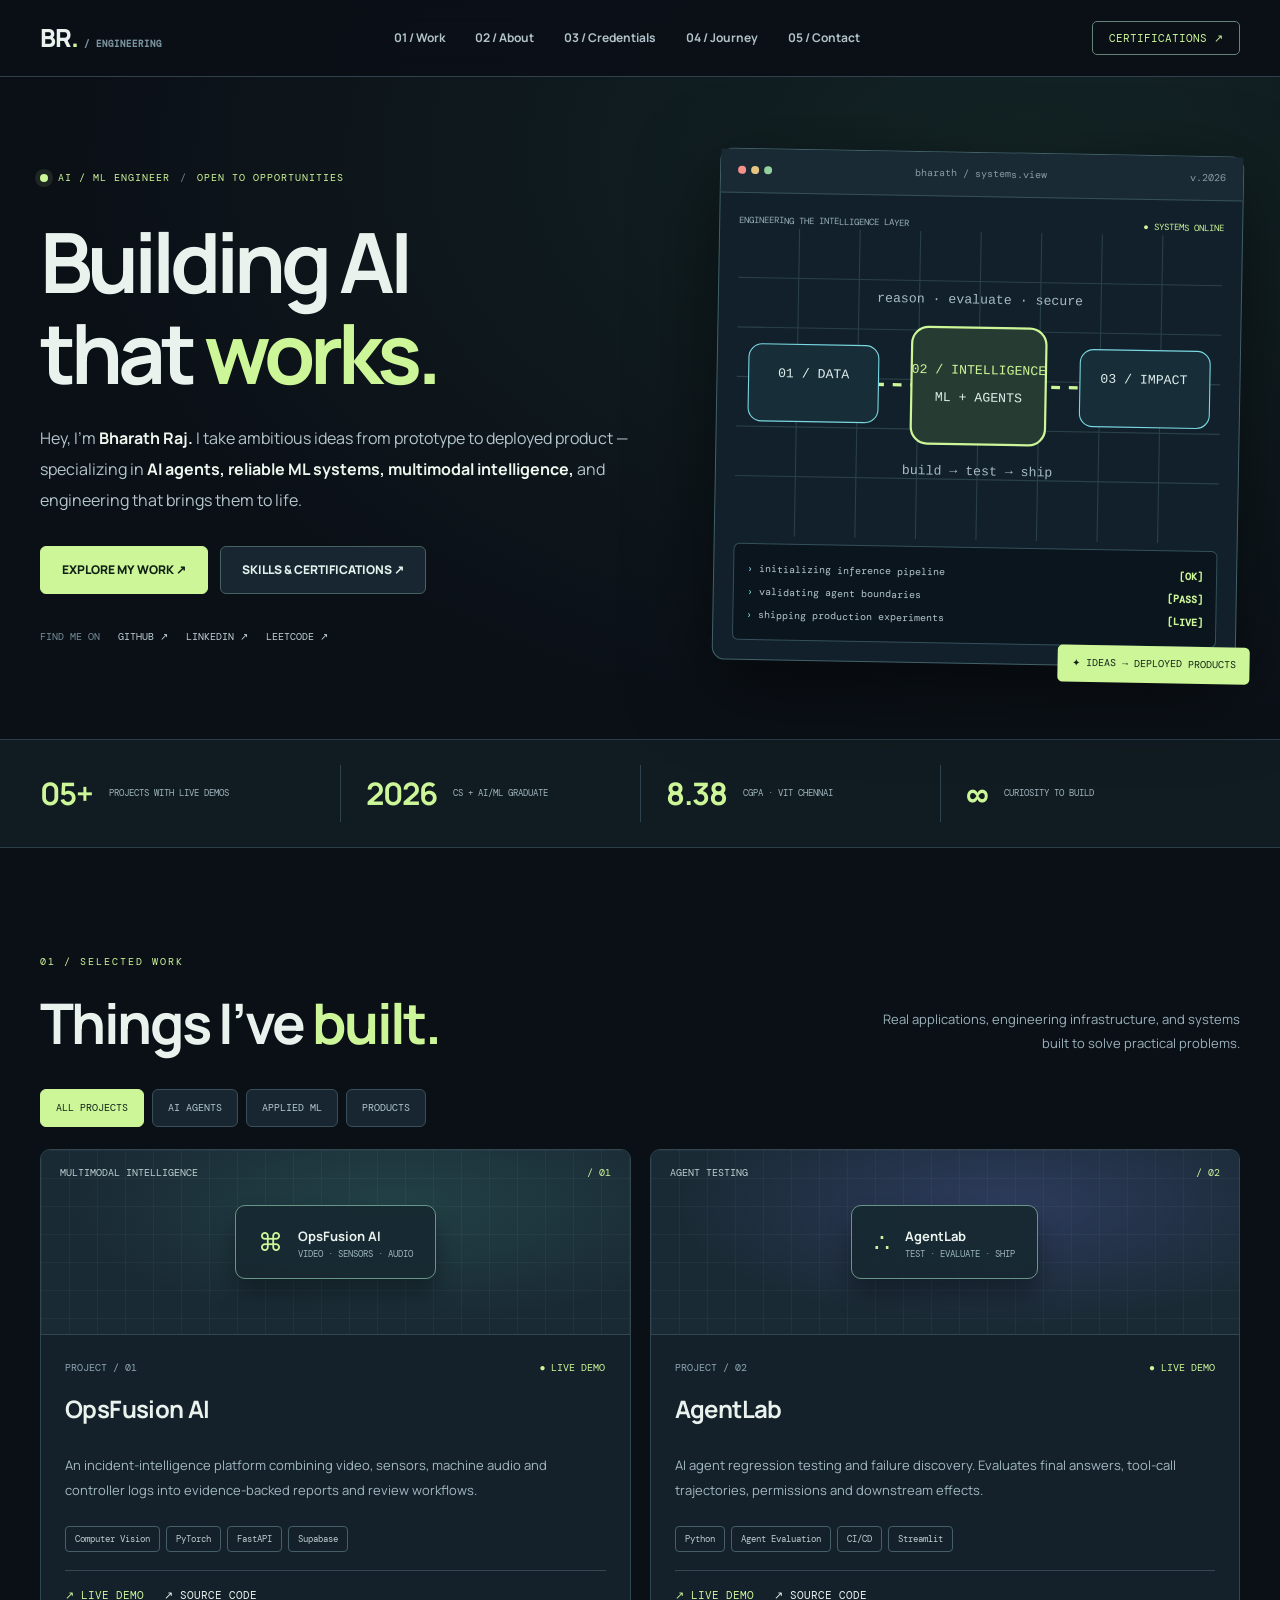
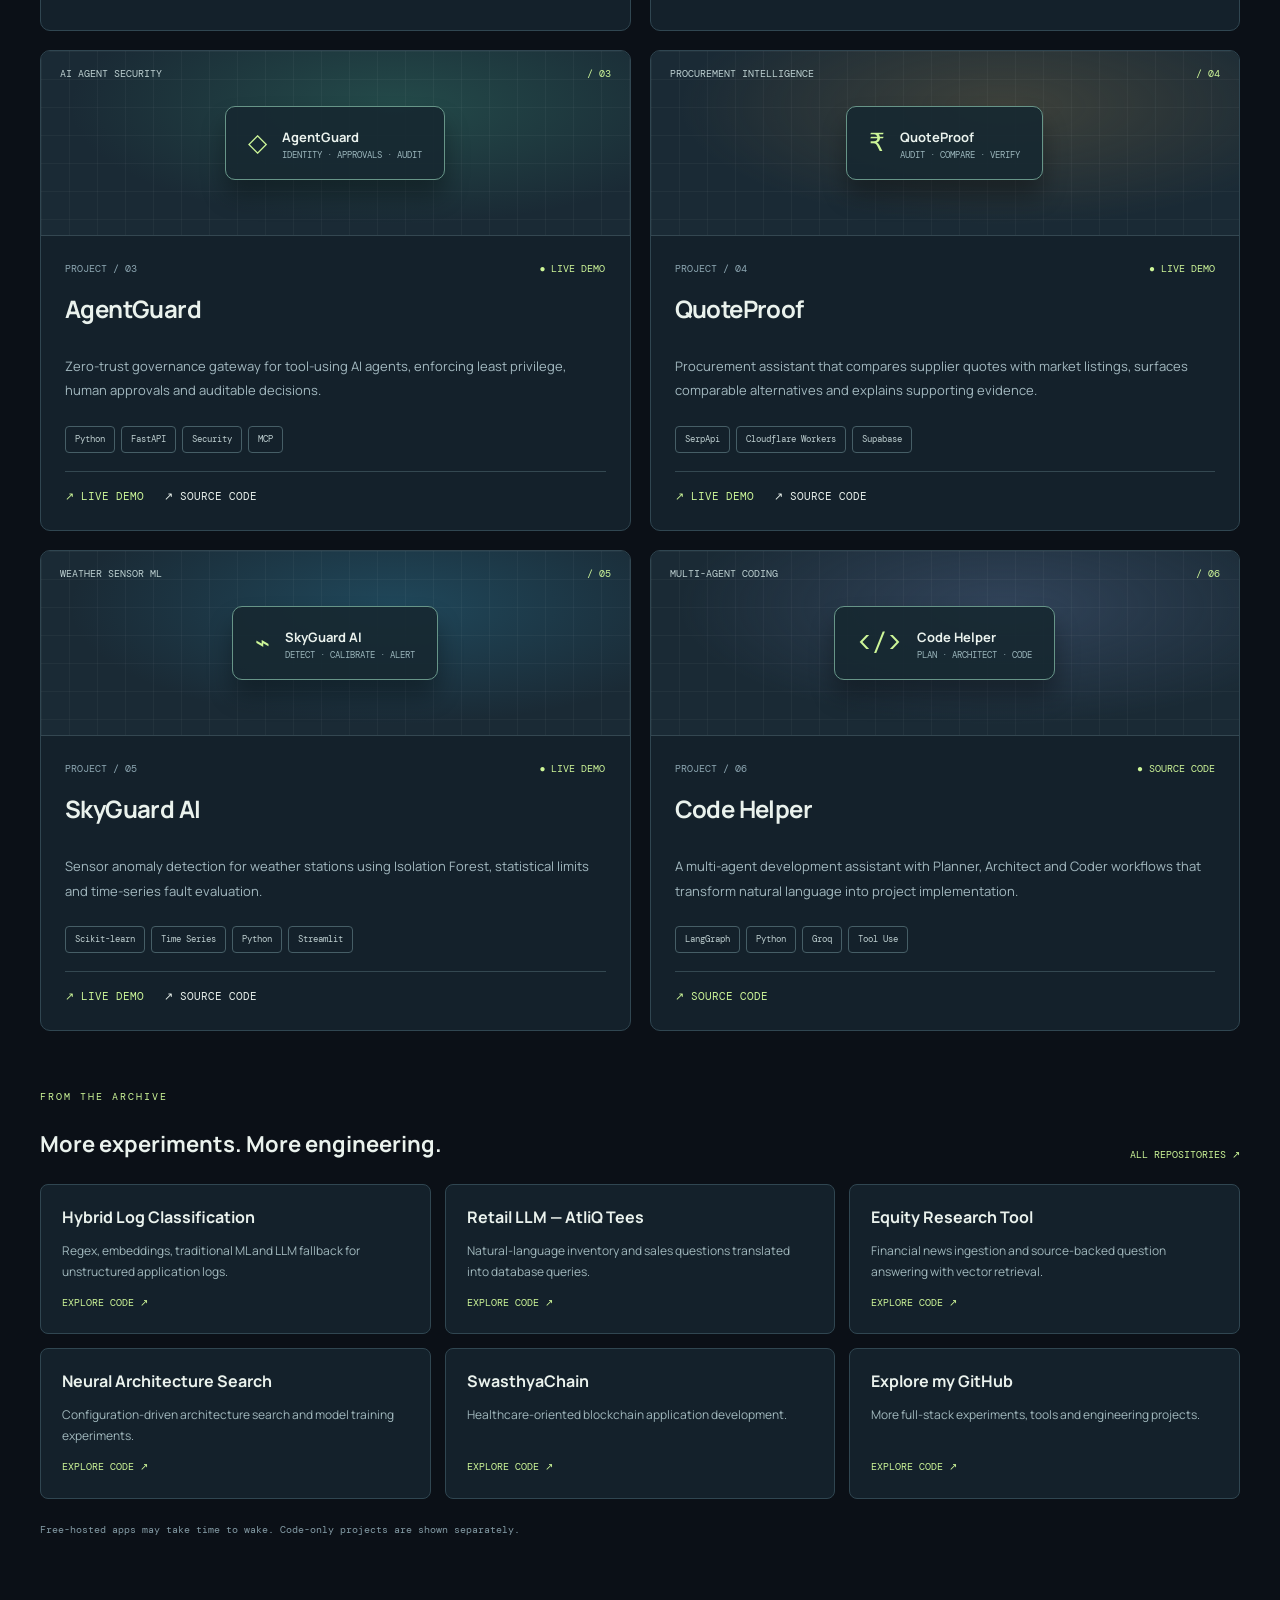
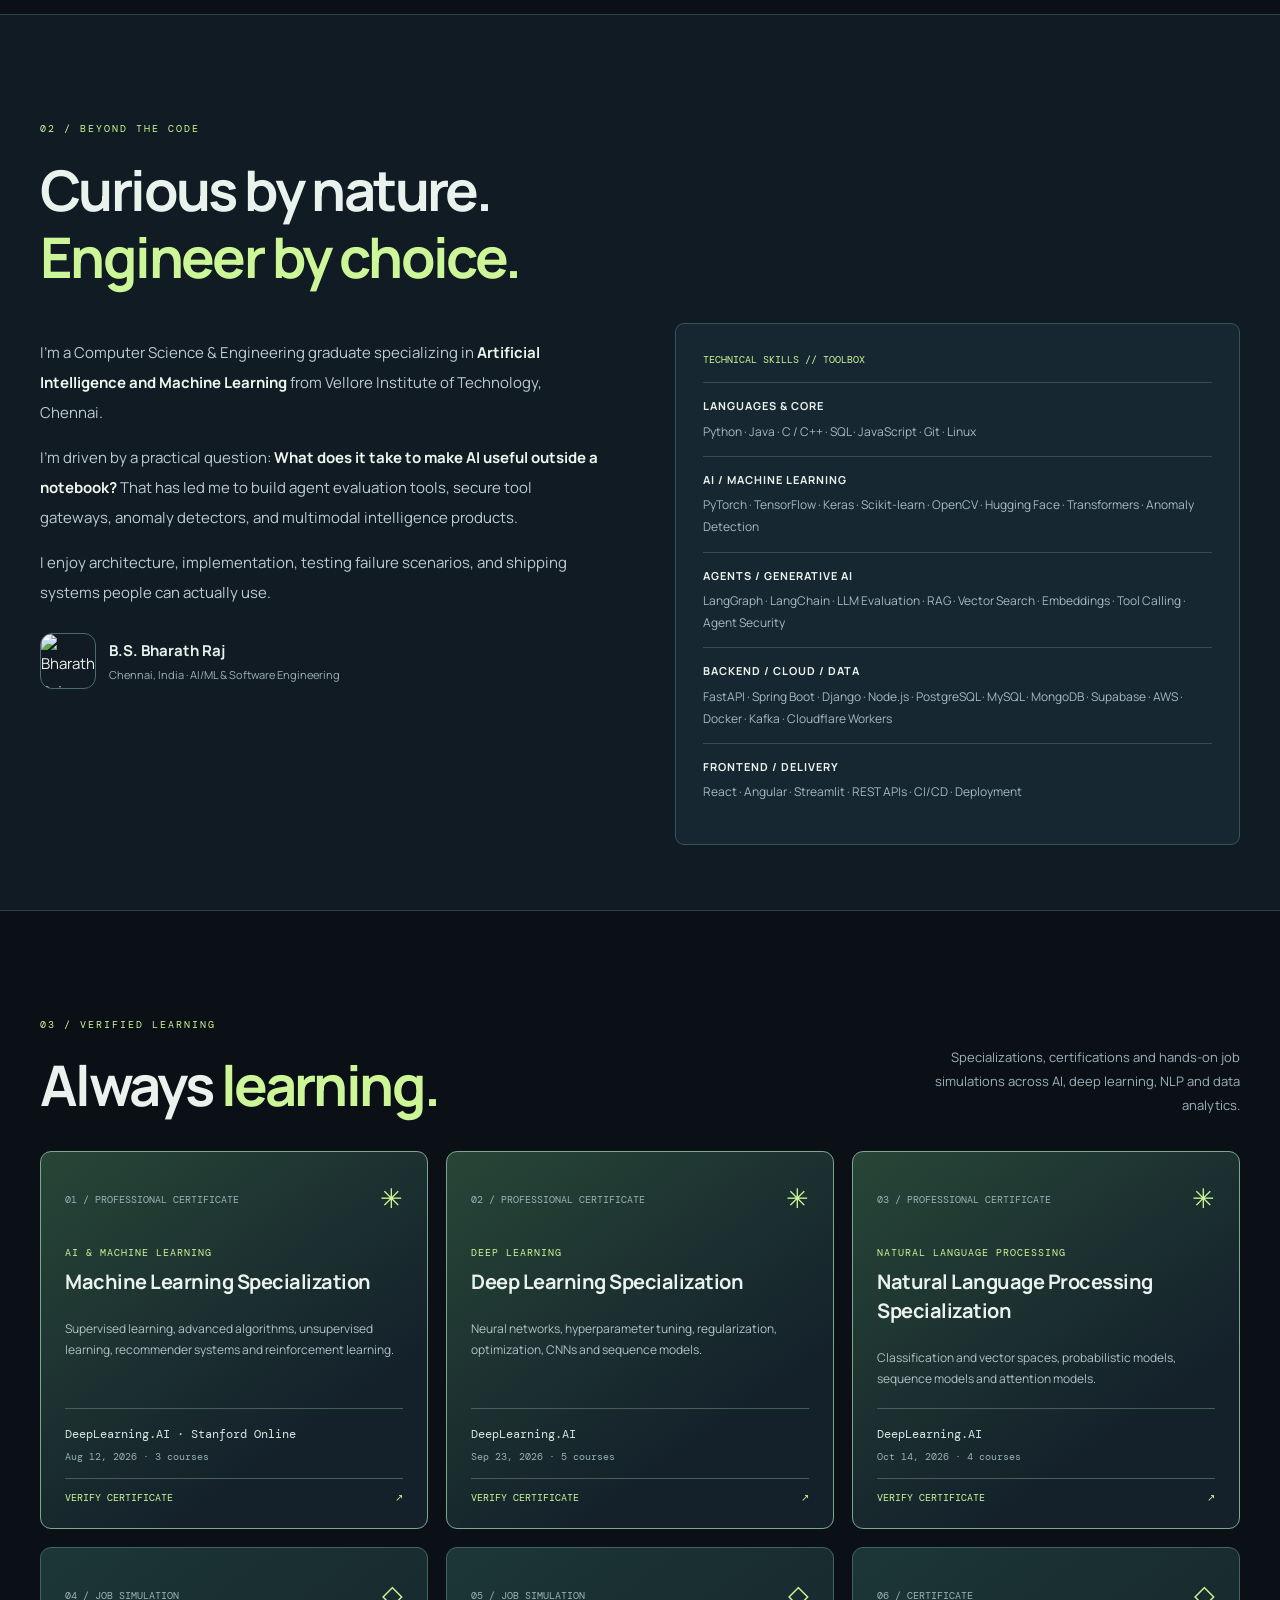
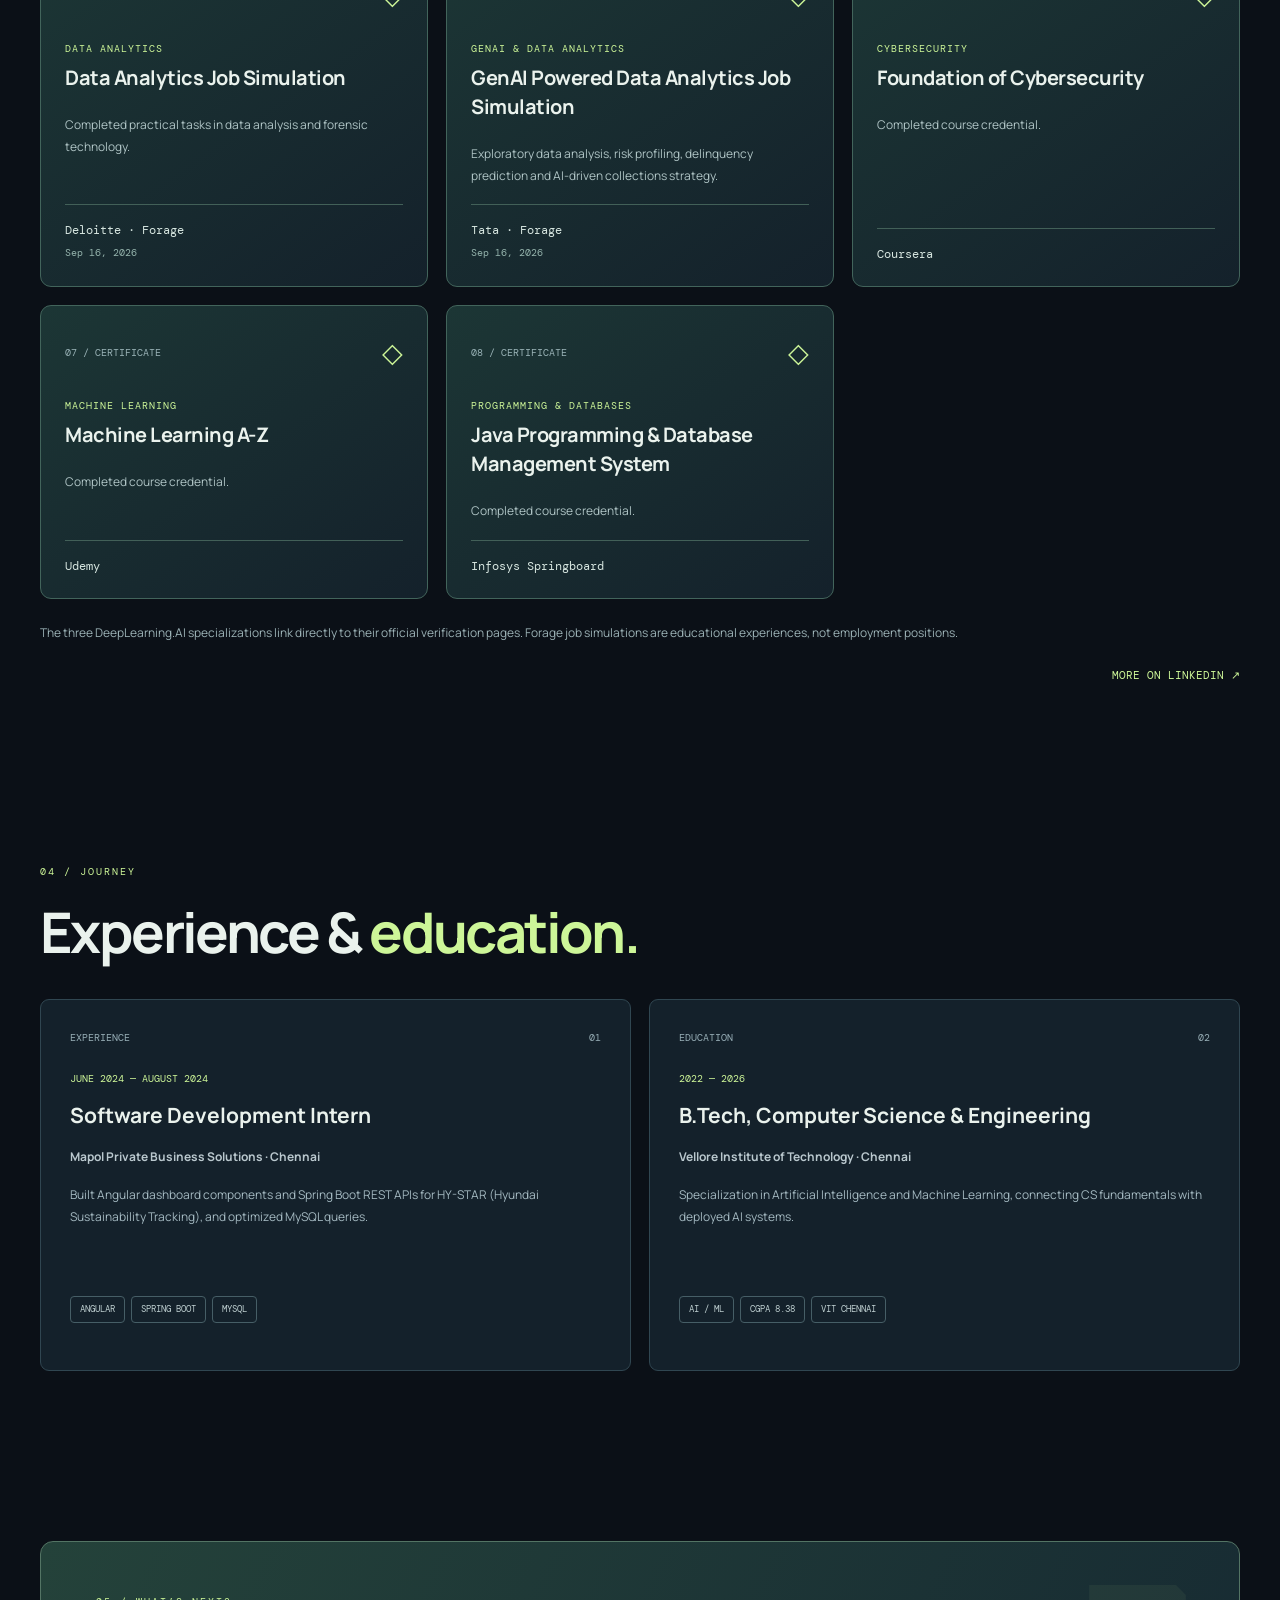
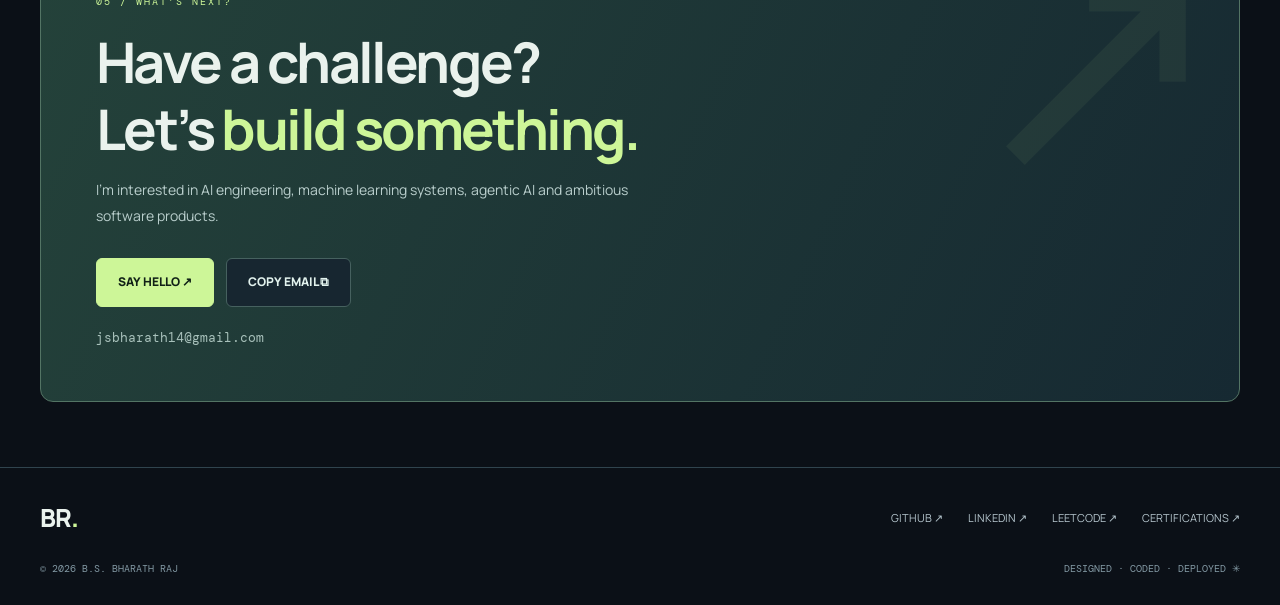
==== commit 8156bb0b: "Show new AI certifications" ====
--- a/index.html
+++ b/index.html
@@ -4,7 +4,7 @@
 <div class="statstrip"><div class="wrap stats"><div><strong>05+</strong><small>PROJECTS WITH LIVE DEMOS</small></div><div><strong>2026</strong><small>CS + AI/ML GRADUATE</small></div><div><strong>8.38</strong><small>CGPA · VIT CHENNAI</small></div><div><strong>∞</strong><small>CURIOSITY TO BUILD</small></div></div></div>
 <section class="wrap section" id="work"><div class="sectionhead"><div><div class="kicker">01 / SELECTED WORK</div><h2>Things I’ve <em>built.</em></h2></div><p>Real applications, engineering infrastructure, and systems built to solve practical problems.</p></div><div class="filters"><button class="active" data-filter="all" aria-pressed="true">ALL PROJECTS</button><button data-filter="agents" aria-pressed="false">AI AGENTS</button><button data-filter="ml" aria-pressed="false">APPLIED ML</button><button data-filter="product" aria-pressed="false">PRODUCTS</button></div><div class="projects" id="projects"></div><div class="archive-title"><div><div class="kicker">FROM THE ARCHIVE</div><h3>More experiments. More engineering.</h3></div><a href="https://github.com/Bharath123Raj?tab=repositories" target="_blank" rel="noopener noreferrer">ALL REPOSITORIES ↗</a></div><div class="archive" id="archive"></div><p class="footnote">Free-hosted apps may take time to wake. Code-only projects are shown separately.</p></section>
 <section class="aboutband" id="about"><div class="wrap section"><div class="kicker">02 / BEYOND THE CODE</div><h2>Curious by nature.<br><em>Engineer by choice.</em></h2><div class="aboutgrid"><div class="aboutcopy"><p>I’m a Computer Science &amp; Engineering graduate specializing in <strong>Artificial Intelligence and Machine Learning</strong> from Vellore Institute of Technology, Chennai.</p><p>I’m driven by a practical question: <strong>What does it take to make AI useful outside a notebook?</strong> That has led me to build agent evaluation tools, secure tool gateways, anomaly detectors, and multimodal intelligence products.</p><p>I enjoy architecture, implementation, testing failure scenarios, and shipping systems people can actually use.</p><div class="identity"><img src="https://avatars.githubusercontent.com/u/110816660?v=4" width="56" height="56" alt="Bharath Raj GitHub avatar" loading="lazy"><div><b>B.S. Bharath Raj</b><small>Chennai, India · AI/ML &amp; Software Engineering</small></div></div></div><div class="skills"><div class="skill-title">TECHNICAL SKILLS // TOOLBOX</div><div><h3>LANGUAGES &amp; CORE</h3><p>Python · Java · C / C++ · SQL · JavaScript · Git · Linux</p></div><div><h3>AI / MACHINE LEARNING</h3><p>PyTorch · TensorFlow · Keras · Scikit-learn · OpenCV · Hugging Face · Transformers · Anomaly Detection</p></div><div><h3>AGENTS / GENERATIVE AI</h3><p>LangGraph · LangChain · LLM Evaluation · RAG · Vector Search · Embeddings · Tool Calling · Agent Security</p></div><div><h3>BACKEND / CLOUD / DATA</h3><p>FastAPI · Spring Boot · Django · Node.js · PostgreSQL · MySQL · MongoDB · Supabase · AWS · Docker · Kafka · Cloudflare Workers</p></div><div><h3>FRONTEND / DELIVERY</h3><p>React · Angular · Streamlit · REST APIs · CI/CD · Deployment</p></div></div></div></div></section>
-<section class="wrap section" id="credentials"><div class="sectionhead"><div><div class="kicker">03 / CREDENTIALS</div><h2>Always <em>learning.</em></h2></div><p>Selected certificates complementing my hands-on work across AI, cybersecurity and software engineering.</p></div><div class="credential-grid"><article class="credential"><div class="cred-top"><span>01 / CERTIFICATE</span><span>◇</span></div><p class="cred-topic">CYBERSECURITY</p><h3>Foundation of Cybersecurity</h3><p class="cred-issuer">Coursera</p></article><article class="credential"><div class="cred-top"><span>02 / CERTIFICATE</span><span>∑</span></div><p class="cred-topic">MACHINE LEARNING</p><h3>Machine Learning A-Z</h3><p class="cred-issuer">Udemy</p></article><article class="credential"><div class="cred-top"><span>03 / CERTIFICATE</span><span>⌘</span></div><p class="cred-topic">SOFTWARE ENGINEERING</p><h3>Java Programming &amp; Database Management System</h3><p class="cred-issuer">Infosys Springboard</p></article></div><p class="cred-link"><a href="https://www.linkedin.com/in/bharath-raj-b34ba8250/details/certifications/" rel="noopener noreferrer" target="_blank">VIEW LINKEDIN CREDENTIALS ↗</a></p></section>
+<section class="wrap section" id="credentials"><div class="sectionhead"><div><div class="kicker">03 / VERIFIED LEARNING</div><h2>Always <em>learning.</em></h2></div><p>Specializations, certifications and hands-on job simulations across AI, deep learning, NLP and data analytics.</p></div><div class="credential-grid"><article class="credential credential-featured"><div class="cred-top"><span>01 / PROFESSIONAL CERTIFICATE</span><span class="cred-icon" aria-hidden="true">✳</span></div><p class="cred-topic">AI &amp; MACHINE LEARNING</p><h3>Machine Learning Specialization</h3><p class="cred-description">Supervised learning, advanced algorithms, unsupervised learning, recommender systems and reinforcement learning.</p><p class="cred-issuer">DeepLearning.AI · Stanford Online<span class="cred-date">Aug 12, 2026 · 3 courses</span></p><a class="cred-action" href="https://www.deeplearning.ai/certificates/185a48f1-1565-42e5-a2fe-34a9d93e88d4?usp=sharing" target="_blank" rel="noopener noreferrer" aria-label="Verify Machine Learning Specialization certificate">VERIFY CERTIFICATE <span aria-hidden="true">↗</span></a></article><article class="credential credential-featured"><div class="cred-top"><span>02 / PROFESSIONAL CERTIFICATE</span><span class="cred-icon" aria-hidden="true">✳</span></div><p class="cred-topic">DEEP LEARNING</p><h3>Deep Learning Specialization</h3><p class="cred-description">Neural networks, hyperparameter tuning, regularization, optimization, CNNs and sequence models.</p><p class="cred-issuer">DeepLearning.AI<span class="cred-date">Sep 23, 2026 · 5 courses</span></p><a class="cred-action" href="https://www.deeplearning.ai/certificates/4b0696df-5f4d-49d3-a7be-85f524c204a4?usp=sharing" target="_blank" rel="noopener noreferrer" aria-label="Verify Deep Learning Specialization certificate">VERIFY CERTIFICATE <span aria-hidden="true">↗</span></a></article><article class="credential credential-featured"><div class="cred-top"><span>03 / PROFESSIONAL CERTIFICATE</span><span class="cred-icon" aria-hidden="true">✳</span></div><p class="cred-topic">NATURAL LANGUAGE PROCESSING</p><h3>Natural Language Processing Specialization</h3><p class="cred-description">Classification and vector spaces, probabilistic models, sequence models and attention models.</p><p class="cred-issuer">DeepLearning.AI<span class="cred-date">Oct 14, 2026 · 4 courses</span></p><a class="cred-action" href="https://www.deeplearning.ai/certificates/63f5e9ac-4071-4dc8-97f2-d23750dbf1b6?usp=sharing" target="_blank" rel="noopener noreferrer" aria-label="Verify Natural Language Processing Specialization certificate">VERIFY CERTIFICATE <span aria-hidden="true">↗</span></a></article><article class="credential"><div class="cred-top"><span>04 / JOB SIMULATION</span><span class="cred-icon" aria-hidden="true">◇</span></div><p class="cred-topic">DATA ANALYTICS</p><h3>Data Analytics Job Simulation</h3><p class="cred-description">Completed practical tasks in data analysis and forensic technology.</p><p class="cred-issuer">Deloitte · Forage<span class="cred-date">Sep 16, 2026</span></p></article><article class="credential"><div class="cred-top"><span>05 / JOB SIMULATION</span><span class="cred-icon" aria-hidden="true">◇</span></div><p class="cred-topic">GENAI &amp; DATA ANALYTICS</p><h3>GenAI Powered Data Analytics Job Simulation</h3><p class="cred-description">Exploratory data analysis, risk profiling, delinquency prediction and AI-driven collections strategy.</p><p class="cred-issuer">Tata · Forage<span class="cred-date">Sep 16, 2026</span></p></article><article class="credential"><div class="cred-top"><span>06 / CERTIFICATE</span><span class="cred-icon" aria-hidden="true">◇</span></div><p class="cred-topic">CYBERSECURITY</p><h3>Foundation of Cybersecurity</h3><p class="cred-description">Completed course credential.</p><p class="cred-issuer">Coursera</p></article><article class="credential"><div class="cred-top"><span>07 / CERTIFICATE</span><span class="cred-icon" aria-hidden="true">◇</span></div><p class="cred-topic">MACHINE LEARNING</p><h3>Machine Learning A-Z</h3><p class="cred-description">Completed course credential.</p><p class="cred-issuer">Udemy</p></article><article class="credential"><div class="cred-top"><span>08 / CERTIFICATE</span><span class="cred-icon" aria-hidden="true">◇</span></div><p class="cred-topic">PROGRAMMING &amp; DATABASES</p><h3>Java Programming &amp; Database Management System</h3><p class="cred-description">Completed course credential.</p><p class="cred-issuer">Infosys Springboard</p></article></div><p class="cred-explainer">The three DeepLearning.AI specializations link directly to their official verification pages. Forage job simulations are educational experiences, not employment positions.</p><p class="cred-link"><a href="https://www.linkedin.com/in/bharath-raj-b34ba8250/details/certifications/" rel="noopener noreferrer" target="_blank">MORE ON LINKEDIN ↗</a></p></section>
 <section class="wrap section" id="experience"><div class="kicker">04 / JOURNEY</div><h2>Experience &amp; <em>education.</em></h2><div class="journey"><article><div class="meta">EXPERIENCE <span>01</span></div><div class="date">JUNE 2024 — AUGUST 2024</div><h3>Software Development Intern</h3><h4>Mapol Private Business Solutions · Chennai</h4><p>Built Angular dashboard components and Spring Boot REST APIs for HY-STAR (Hyundai Sustainability Tracking), and optimized MySQL queries.</p><div class="chips"><span>ANGULAR</span><span>SPRING BOOT</span><span>MYSQL</span></div></article><article><div class="meta">EDUCATION <span>02</span></div><div class="date">2022 — 2026</div><h3>B.Tech, Computer Science &amp; Engineering</h3><h4>Vellore Institute of Technology · Chennai</h4><p>Specialization in Artificial Intelligence and Machine Learning, connecting CS fundamentals with deployed AI systems.</p><div class="chips"><span>AI / ML</span><span>CGPA 8.38</span><span>VIT CHENNAI</span></div></article></div></section>
 <section class="wrap section" id="contact"><div class="contact"><div class="kicker">05 / WHAT’S NEXT?</div><h2>Have a challenge?<br>Let’s <em>build something.</em></h2><p>I’m interested in AI engineering, machine learning systems, agentic AI and ambitious software products.</p><div class="actions"><a href="mailto:jsbharath14@gmail.com" class="btn primary">SAY HELLO ↗</a><button id="copy" class="btn secondary" type="button">COPY EMAIL ⧉</button></div><small>jsbharath14@gmail.com</small><div class="contact-decoration" aria-hidden="true">↗</div></div></section></main>
 <footer><div class="wrap"><div class="footerrow"><a href="#top" class="brand">BR<span>.</span></a><div><a href="https://github.com/Bharath123Raj" target="_blank" rel="noopener noreferrer">GITHUB ↗</a><a href="https://www.linkedin.com/in/bharath-raj-b34ba8250/" target="_blank" rel="noopener noreferrer">LINKEDIN ↗</a><a href="https://leetcode.com/u/bharath_draj/" target="_blank" rel="noopener noreferrer">LEETCODE ↗</a><a href="#credentials">CERTIFICATIONS ↗</a></div></div><div class="footerbottom"><span>© <span id="year">2026</span> B.S. BHARATH RAJ</span><span>DESIGNED · CODED · DEPLOYED ✳</span></div></div></footer><div id="toast" role="status" aria-live="polite" class="toast">Email copied.</div></body></html>
--- a/styles.css
+++ b/styles.css
@@ -12,3 +12,12 @@
 .cred-link a:hover{text-decoration:underline}
 @media(max-width:900px){.credential-grid{grid-template-columns:repeat(2,minmax(0,1fr))}.navlinks{gap:12px}.navlinks a{font-size:11px}}
 @media(max-width:720px){.credential-grid{grid-template-columns:1fr}.credential{min-height:unset}.navresume{font-size:9px}}
+
+.credential-featured{border-color:#7ca68e;background:linear-gradient(145deg,#274637,#14212b 72%)}
+.cred-description{font-size:12px;color:#afc4c5;line-height:1.8;margin:0 0 18px;flex:1}
+.cred-date{display:block;color:#95b4ad;font-size:10px;margin-top:7px;line-height:1.65}
+.cred-action{display:inline-flex;justify-content:space-between;gap:10px;align-items:center;border-top:1px solid #436052;padding-top:12px;margin-top:13px;color:#cdf698;font:10px 'DM Mono',monospace}
+.cred-action:hover{text-decoration:underline}
+.cred-explainer{margin-top:23px;color:#9bb1b5;font-size:12px}
+.credential .cred-issuer{margin-top:auto}
+.credential .cred-top{line-height:1.5}
